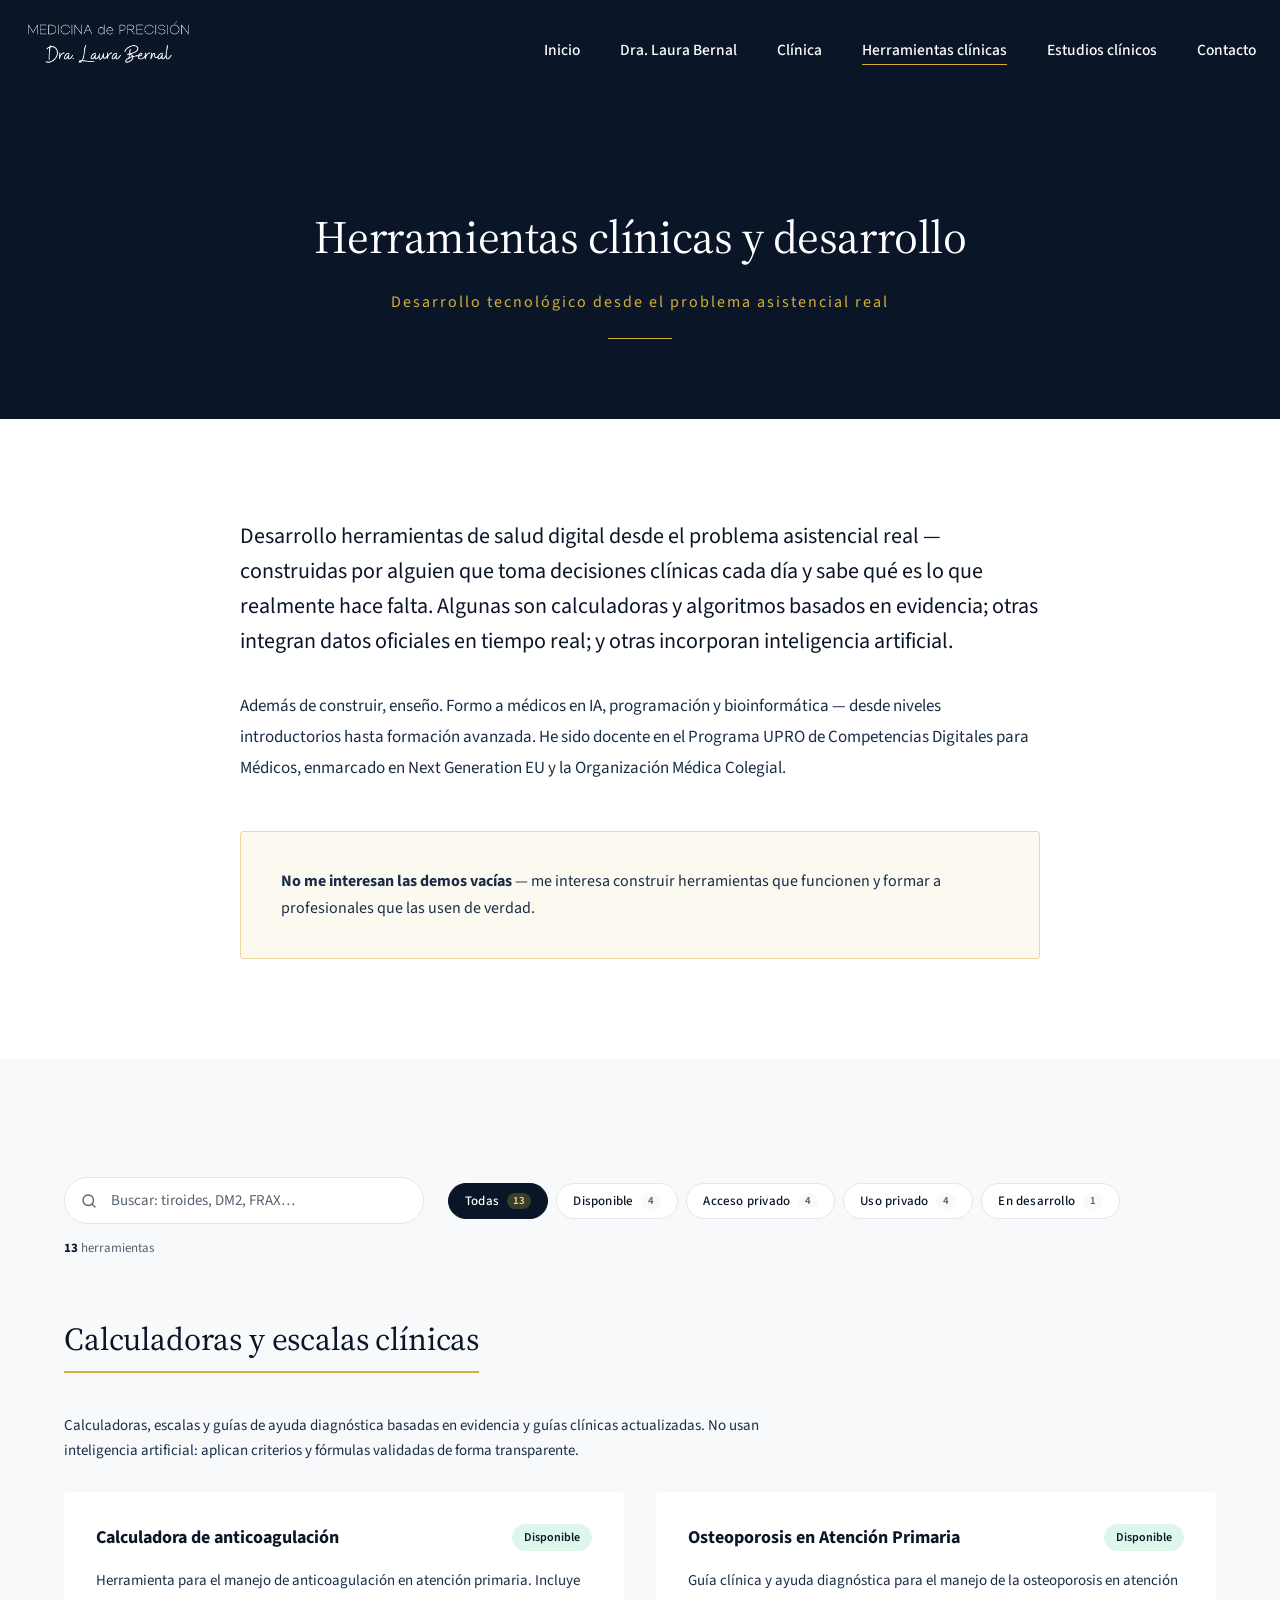
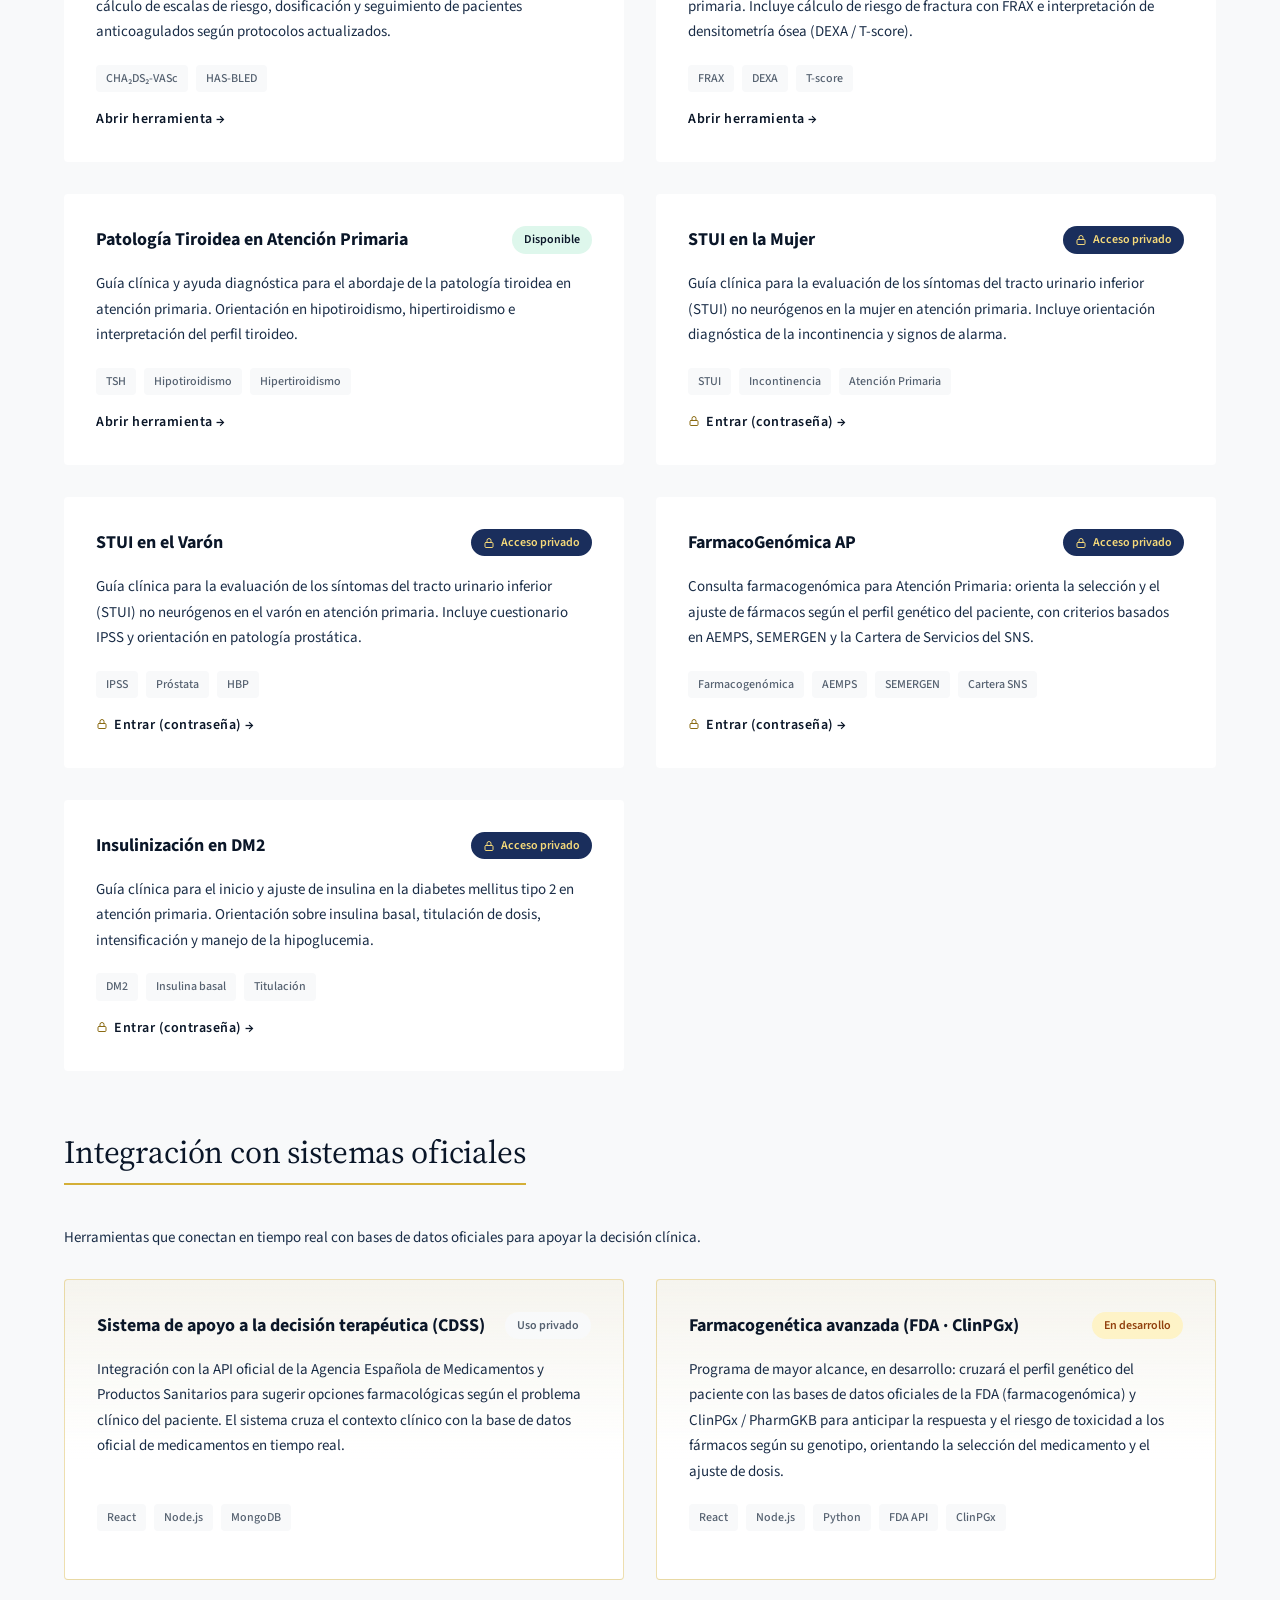
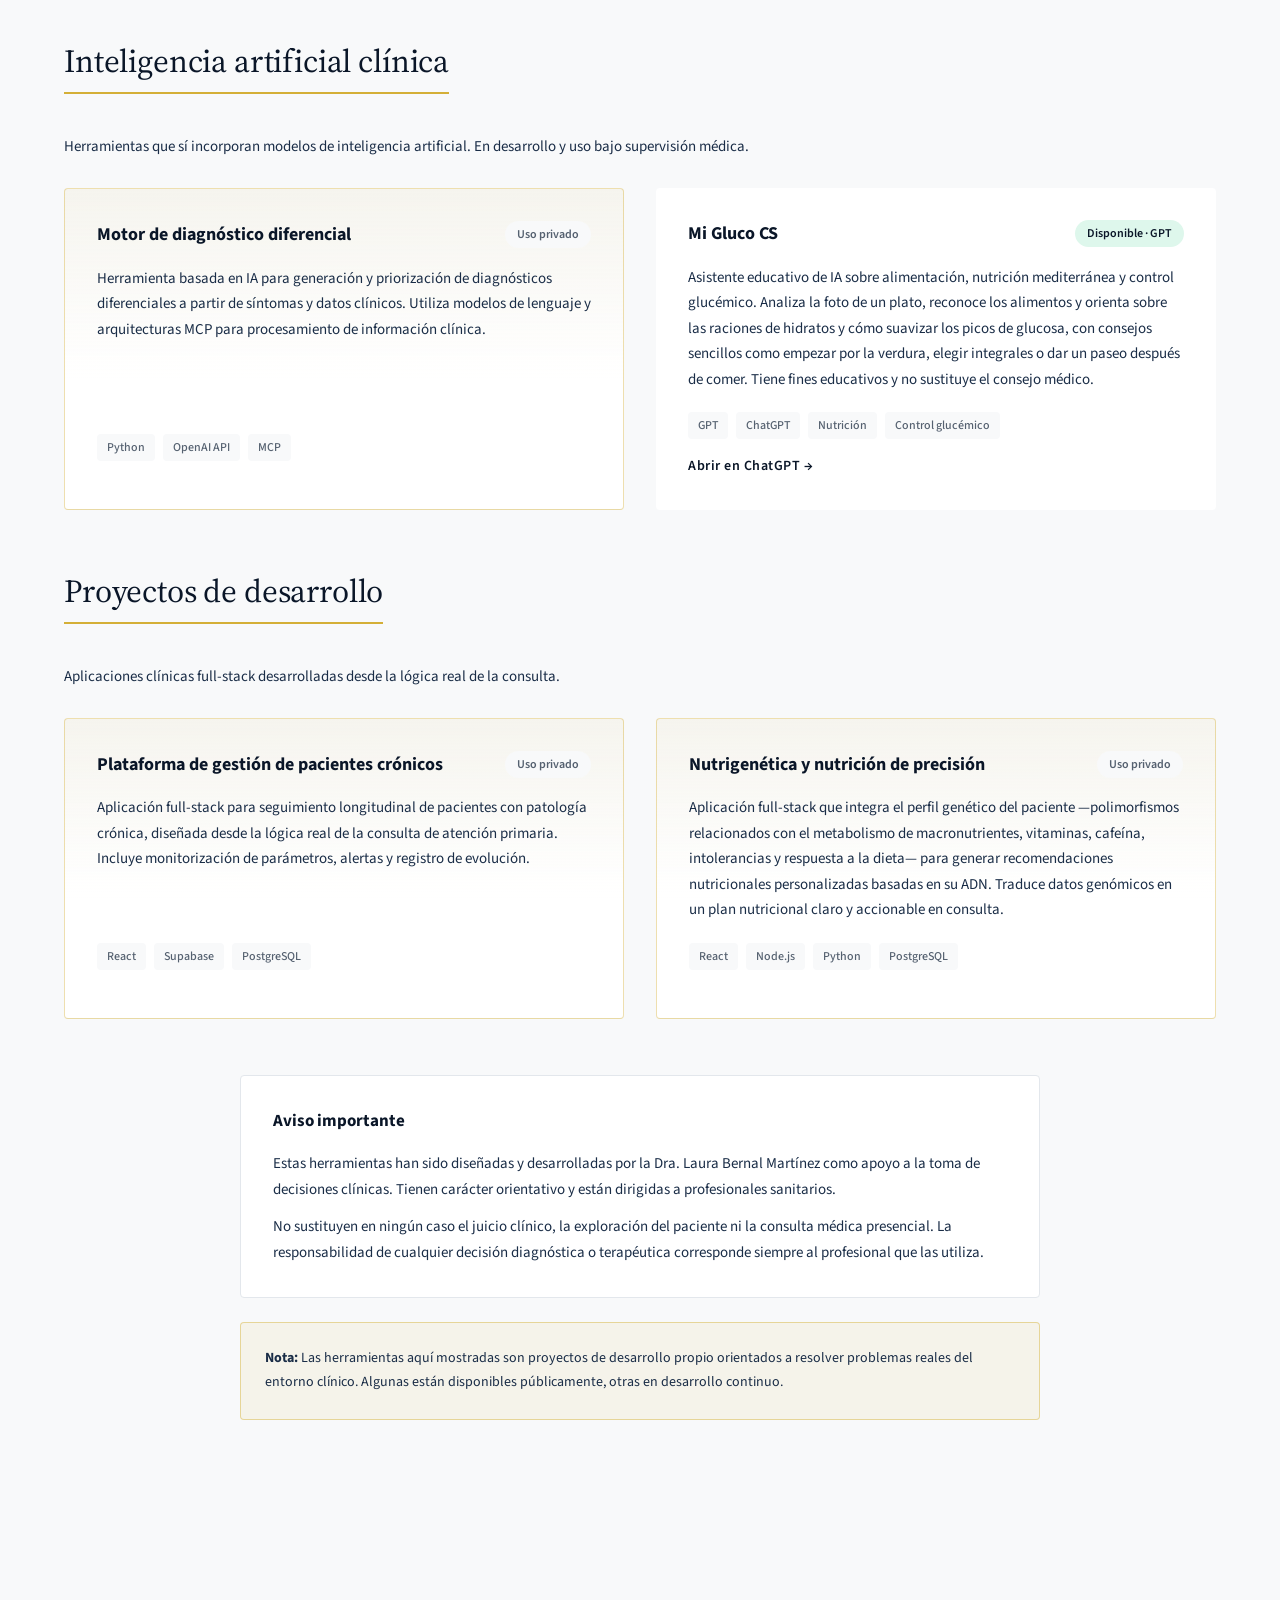
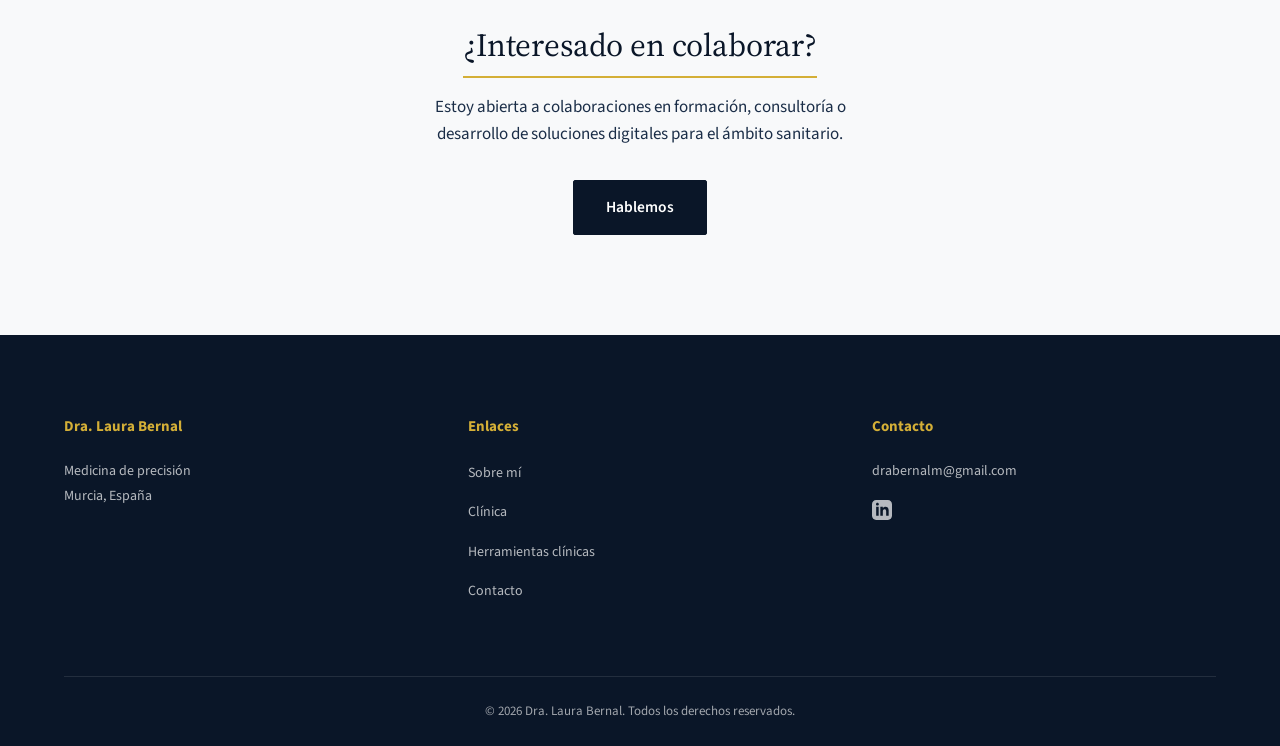
==== tools/index.html @ bb6b0327 "Web Dra. Laura Bernal: versión pulida para publicar Toda la web y las herramientas clínicas. El estu" ====
<!DOCTYPE html>
<html lang="es">
<head>
    <meta charset="UTF-8">
    <meta name="viewport" content="width=device-width, initial-scale=1.0">
    <meta name="description" content="Herramientas clínicas y de desarrollo de la Dra. Laura Bernal: calculadoras y escalas basadas en evidencia, integración de datos oficiales e inteligencia artificial clínica">
    <title>Herramientas clínicas - Dra. Laura Bernal</title>
    <link rel="stylesheet" href="../css/style.css">
    <link rel="stylesheet" href="../css/pages.css">
    <script>document.documentElement.classList.add('js');</script>
</head>
<body>
    <header class="header">
        <nav class="nav">
            <div class="nav-logo">
                <a href="../index.html" class="nav-logo-link" aria-label="Dra. Laura Bernal · Inicio"><img src="../images/logo.png" alt="Dra. Laura Bernal" class="nav-logo-img" width="2400" height="852"></a>
            </div>
            <ul class="nav-menu">
                <li><a href="../index.html">Inicio</a></li>
                <li><a href="../sobre-mi.html">Dra. Laura Bernal</a></li>
                <li><a href="../clinica.html">Clínica</a></li>
                <li><a href="index.html" class="active">Herramientas clínicas</a></li>
                <li><a href="../estudios.html">Estudios clínicos</a></li>
                <li><a href="../contacto.html">Contacto</a></li>
            </ul>
            <button class="nav-toggle" aria-label="Abrir menú" aria-expanded="false">
                <span></span>
                <span></span>
                <span></span>
            </button>
        </nav>
    </header>

    <main>
        <section class="page-hero">
            <div class="container">
                <h1>Herramientas clínicas y desarrollo</h1>
                <p class="page-subtitle">Desarrollo tecnológico desde el problema asistencial real</p>
            </div>
        </section>

        <section class="tools-intro">
            <div class="container">
                <div class="intro-content">
                    <p class="lead">Desarrollo herramientas de salud digital desde el problema asistencial real — construidas por alguien que toma decisiones clínicas cada día y sabe qué es lo que realmente hace falta. Algunas son calculadoras y algoritmos basados en evidencia; otras integran datos oficiales en tiempo real; y otras incorporan inteligencia artificial.</p>
                    
                    <p>Además de construir, enseño. Formo a médicos en IA, programación y bioinformática — desde niveles introductorios hasta formación avanzada. He sido docente en el Programa UPRO de Competencias Digitales para Médicos, enmarcado en Next Generation EU y la Organización Médica Colegial.</p>
                    
                    <div class="highlight-box">
                        <p><strong>No me interesan las demos vacías</strong> — me interesa construir herramientas que funcionen y formar a profesionales que las usen de verdad.</p>
                    </div>
                </div>
            </div>
        </section>

        <section class="tools-list">
            <div class="container">
                <div class="tools-toolbar" role="search" data-tools-toolbar>
                    <div class="tools-search">
                        <svg class="tools-search-icon" aria-hidden="true" width="18" height="18" viewBox="0 0 24 24" fill="none" stroke="currentColor" stroke-width="1.75" stroke-linecap="round" stroke-linejoin="round"><circle cx="11" cy="11" r="7"/><path d="m20 20-3.5-3.5"/></svg>
                        <label for="toolSearch" class="visually-hidden">Buscar herramienta</label>
                        <input type="search" id="toolSearch" placeholder="Buscar: tiroides, DM2, FRAX…" autocomplete="off" spellcheck="false">
                        <button type="button" class="tools-search-clear" aria-label="Borrar búsqueda" hidden>
                            <svg aria-hidden="true" width="14" height="14" viewBox="0 0 24 24" fill="none" stroke="currentColor" stroke-width="2" stroke-linecap="round"><path d="M18 6 6 18M6 6l12 12"/></svg>
                        </button>
                    </div>
                    <div class="tools-filters" role="group" aria-label="Filtrar por estado">
                        <button type="button" class="tools-filter" data-filter="todas" aria-pressed="true">Todas <span class="tools-filter-n"></span></button>
                        <button type="button" class="tools-filter" data-filter="disponible" aria-pressed="false">Disponible <span class="tools-filter-n"></span></button>
                        <button type="button" class="tools-filter" data-filter="privado" aria-pressed="false">Acceso privado <span class="tools-filter-n"></span></button>
                        <button type="button" class="tools-filter" data-filter="uso-privado" aria-pressed="false">Uso privado <span class="tools-filter-n"></span></button>
                        <button type="button" class="tools-filter" data-filter="desarrollo" aria-pressed="false">En desarrollo <span class="tools-filter-n"></span></button>
                    </div>
                    <p class="tools-count" aria-live="polite"></p>
                </div>

                <div class="tools-empty" hidden>
                    <p>No hay herramientas que coincidan con tu búsqueda.</p>
                    <button type="button" class="btn btn-secondary" data-tools-reset>Ver todas</button>
                </div>

                <div class="tools-section">
                    <h2 class="section-heading">Calculadoras y escalas clínicas</h2>
                    <p class="tools-section-desc">Calculadoras, escalas y guías de ayuda diagnóstica basadas en evidencia y guías clínicas actualizadas. No usan inteligencia artificial: aplican criterios y fórmulas validadas de forma transparente.</p>

                    <div class="tools-grid">
                        <div class="tool-card tool-card--link">
                            <div class="tool-header">
                                <h3>Calculadora de anticoagulación</h3>
                                <span class="tool-badge tool-badge-available">Disponible</span>
                            </div>
                            <p>Herramienta para el manejo de anticoagulación en atención primaria. Incluye cálculo de escalas de riesgo, dosificación y seguimiento de pacientes anticoagulados según protocolos actualizados.</p>
                            <div class="tool-tech">
                                <span>CHA₂DS₂-VASc</span>
                                <span>HAS-BLED</span>
                            </div>
                            <a href="anticoagulacion.html" class="tool-link" target="_blank">Abrir herramienta →</a>
                        </div>

                        <div class="tool-card tool-card--link">
                            <div class="tool-header">
                                <h3>Osteoporosis en Atención Primaria</h3>
                                <span class="tool-badge tool-badge-available">Disponible</span>
                            </div>
                            <p>Guía clínica y ayuda diagnóstica para el manejo de la osteoporosis en atención primaria. Incluye cálculo de riesgo de fractura con FRAX e interpretación de densitometría ósea (DEXA / T-score).</p>
                            <div class="tool-tech">
                                <span>FRAX</span>
                                <span>DEXA</span>
                                <span>T-score</span>
                            </div>
                            <a href="osteoporosis.html" class="tool-link" target="_blank">Abrir herramienta →</a>
                        </div>

                        <div class="tool-card tool-card--link">
                            <div class="tool-header">
                                <h3>Patología Tiroidea en Atención Primaria</h3>
                                <span class="tool-badge tool-badge-available">Disponible</span>
                            </div>
                            <p>Guía clínica y ayuda diagnóstica para el abordaje de la patología tiroidea en atención primaria. Orientación en hipotiroidismo, hipertiroidismo e interpretación del perfil tiroideo.</p>
                            <div class="tool-tech">
                                <span>TSH</span>
                                <span>Hipotiroidismo</span>
                                <span>Hipertiroidismo</span>
                            </div>
                            <a href="tiroides.html" class="tool-link" target="_blank">Abrir herramienta →</a>
                        </div>

                        <div class="tool-card tool-card--link">
                            <div class="tool-header">
                                <h3>STUI en la Mujer</h3>
                                <span class="tool-badge tool-badge-private"><svg class="icon-lock" aria-hidden="true" width="12" height="12" viewBox="0 0 24 24" fill="none" stroke="currentColor" stroke-width="2" stroke-linecap="round" stroke-linejoin="round"><rect x="4" y="11" width="16" height="10" rx="2"/><path d="M8 11V7a4 4 0 0 1 8 0v4"/></svg>Acceso privado</span>
                            </div>
                            <p>Guía clínica para la evaluación de los síntomas del tracto urinario inferior (STUI) no neurógenos en la mujer en atención primaria. Incluye orientación diagnóstica de la incontinencia y signos de alarma.</p>
                            <div class="tool-tech">
                                <span>STUI</span>
                                <span>Incontinencia</span>
                                <span>Atención Primaria</span>
                            </div>
                            <a href="stuimujer.html" class="tool-link" target="_blank"><svg class="icon-lock" aria-hidden="true" width="12" height="12" viewBox="0 0 24 24" fill="none" stroke="currentColor" stroke-width="2" stroke-linecap="round" stroke-linejoin="round"><rect x="4" y="11" width="16" height="10" rx="2"/><path d="M8 11V7a4 4 0 0 1 8 0v4"/></svg>Entrar (contraseña) →</a>
                        </div>

                        <div class="tool-card tool-card--link">
                            <div class="tool-header">
                                <h3>STUI en el Varón</h3>
                                <span class="tool-badge tool-badge-private"><svg class="icon-lock" aria-hidden="true" width="12" height="12" viewBox="0 0 24 24" fill="none" stroke="currentColor" stroke-width="2" stroke-linecap="round" stroke-linejoin="round"><rect x="4" y="11" width="16" height="10" rx="2"/><path d="M8 11V7a4 4 0 0 1 8 0v4"/></svg>Acceso privado</span>
                            </div>
                            <p>Guía clínica para la evaluación de los síntomas del tracto urinario inferior (STUI) no neurógenos en el varón en atención primaria. Incluye cuestionario IPSS y orientación en patología prostática.</p>
                            <div class="tool-tech">
                                <span>IPSS</span>
                                <span>Próstata</span>
                                <span>HBP</span>
                            </div>
                            <a href="stuihombre.html" class="tool-link" target="_blank"><svg class="icon-lock" aria-hidden="true" width="12" height="12" viewBox="0 0 24 24" fill="none" stroke="currentColor" stroke-width="2" stroke-linecap="round" stroke-linejoin="round"><rect x="4" y="11" width="16" height="10" rx="2"/><path d="M8 11V7a4 4 0 0 1 8 0v4"/></svg>Entrar (contraseña) →</a>
                        </div>

                        <div class="tool-card tool-card--link">
                            <div class="tool-header">
                                <h3>FarmacoGenómica AP</h3>
                                <span class="tool-badge tool-badge-private"><svg class="icon-lock" aria-hidden="true" width="12" height="12" viewBox="0 0 24 24" fill="none" stroke="currentColor" stroke-width="2" stroke-linecap="round" stroke-linejoin="round"><rect x="4" y="11" width="16" height="10" rx="2"/><path d="M8 11V7a4 4 0 0 1 8 0v4"/></svg>Acceso privado</span>
                            </div>
                            <p>Consulta farmacogenómica para Atención Primaria: orienta la selección y el ajuste de fármacos según el perfil genético del paciente, con criterios basados en AEMPS, SEMERGEN y la Cartera de Servicios del SNS.</p>
                            <div class="tool-tech">
                                <span>Farmacogenómica</span>
                                <span>AEMPS</span>
                                <span>SEMERGEN</span>
                                <span>Cartera SNS</span>
                            </div>
                            <a href="farmacogenomica.html" class="tool-link" target="_blank"><svg class="icon-lock" aria-hidden="true" width="12" height="12" viewBox="0 0 24 24" fill="none" stroke="currentColor" stroke-width="2" stroke-linecap="round" stroke-linejoin="round"><rect x="4" y="11" width="16" height="10" rx="2"/><path d="M8 11V7a4 4 0 0 1 8 0v4"/></svg>Entrar (contraseña) →</a>
                        </div>

                        <div class="tool-card tool-card--link">
                            <div class="tool-header">
                                <h3>Insulinización en DM2</h3>
                                <span class="tool-badge tool-badge-private"><svg class="icon-lock" aria-hidden="true" width="12" height="12" viewBox="0 0 24 24" fill="none" stroke="currentColor" stroke-width="2" stroke-linecap="round" stroke-linejoin="round"><rect x="4" y="11" width="16" height="10" rx="2"/><path d="M8 11V7a4 4 0 0 1 8 0v4"/></svg>Acceso privado</span>
                            </div>
                            <p>Guía clínica para el inicio y ajuste de insulina en la diabetes mellitus tipo 2 en atención primaria. Orientación sobre insulina basal, titulación de dosis, intensificación y manejo de la hipoglucemia.</p>
                            <div class="tool-tech">
                                <span>DM2</span>
                                <span>Insulina basal</span>
                                <span>Titulación</span>
                            </div>
                            <a href="insulinizacion.html" class="tool-link" target="_blank"><svg class="icon-lock" aria-hidden="true" width="12" height="12" viewBox="0 0 24 24" fill="none" stroke="currentColor" stroke-width="2" stroke-linecap="round" stroke-linejoin="round"><rect x="4" y="11" width="16" height="10" rx="2"/><path d="M8 11V7a4 4 0 0 1 8 0v4"/></svg>Entrar (contraseña) →</a>
                        </div>
                    </div>
                </div>

                <div class="tools-section">
                    <h2 class="section-heading">Integración con sistemas oficiales</h2>
                    <p class="tools-section-desc">Herramientas que conectan en tiempo real con bases de datos oficiales para apoyar la decisión clínica.</p>

                    <div class="tools-grid">
                        <div class="tool-card tool-card--dev">
                            <div class="tool-header">
                                <h3>Sistema de apoyo a la decisión terapéutica (CDSS)</h3>
                                <span class="tool-badge">Uso privado</span>
                            </div>
                            <p>Integración con la API oficial de la Agencia Española de Medicamentos y Productos Sanitarios para sugerir opciones farmacológicas según el problema clínico del paciente. El sistema cruza el contexto clínico con la base de datos oficial de medicamentos en tiempo real.</p>
                            <div class="tool-tech">
                                <span>React</span>
                                <span>Node.js</span>
                                <span>MongoDB</span>
                            </div>
                        </div>

                        <div class="tool-card tool-card--dev">
                            <div class="tool-header">
                                <h3>Farmacogenética avanzada (FDA · ClinPGx)</h3>
                                <span class="tool-badge tool-badge-dev">En desarrollo</span>
                            </div>
                            <p>Programa de mayor alcance, en desarrollo: cruzará el perfil genético del paciente con las bases de datos oficiales de la FDA (farmacogenómica) y ClinPGx / PharmGKB para anticipar la respuesta y el riesgo de toxicidad a los fármacos según su genotipo, orientando la selección del medicamento y el ajuste de dosis.</p>
                            <div class="tool-tech">
                                <span>React</span>
                                <span>Node.js</span>
                                <span>Python</span>
                                <span>FDA API</span>
                                <span>ClinPGx</span>
                            </div>
                        </div>
                    </div>
                </div>

                <div class="tools-section">
                    <h2 class="section-heading">Inteligencia artificial clínica</h2>
                    <p class="tools-section-desc">Herramientas que sí incorporan modelos de inteligencia artificial. En desarrollo y uso bajo supervisión médica.</p>

                    <div class="tools-grid">
                        <div class="tool-card tool-card--dev">
                            <div class="tool-header">
                                <h3>Motor de diagnóstico diferencial</h3>
                                <span class="tool-badge">Uso privado</span>
                            </div>
                            <p>Herramienta basada en IA para generación y priorización de diagnósticos diferenciales a partir de síntomas y datos clínicos. Utiliza modelos de lenguaje y arquitecturas MCP para procesamiento de información clínica.</p>
                            <div class="tool-tech">
                                <span>Python</span>
                                <span>OpenAI API</span>
                                <span>MCP</span>
                            </div>
                        </div>

                        <div class="tool-card tool-card--link">
                            <div class="tool-header">
                                <h3>Mi Gluco CS</h3>
                                <span class="tool-badge tool-badge-available">Disponible · GPT</span>
                            </div>
                            <p>Asistente educativo de IA sobre alimentación, nutrición mediterránea y control glucémico. Analiza la foto de un plato, reconoce los alimentos y orienta sobre las raciones de hidratos y cómo suavizar los picos de glucosa, con consejos sencillos como empezar por la verdura, elegir integrales o dar un paseo después de comer. Tiene fines educativos y no sustituye el consejo médico.</p>
                            <div class="tool-tech">
                                <span>GPT</span>
                                <span>ChatGPT</span>
                                <span>Nutrición</span>
                                <span>Control glucémico</span>
                            </div>
                            <a href="https://chatgpt.com/g/g-691b1bd6690c81919d534613531513f7-mi-gluco-cs" class="tool-link" target="_blank" rel="noopener">Abrir en ChatGPT →</a>
                        </div>
                    </div>
                </div>

                <div class="tools-section">
                    <h2 class="section-heading">Proyectos de desarrollo</h2>
                    <p class="tools-section-desc">Aplicaciones clínicas full-stack desarrolladas desde la lógica real de la consulta.</p>

                    <div class="tools-grid">
                        <div class="tool-card tool-card--dev">
                            <div class="tool-header">
                                <h3>Plataforma de gestión de pacientes crónicos</h3>
                                <span class="tool-badge">Uso privado</span>
                            </div>
                            <p>Aplicación full-stack para seguimiento longitudinal de pacientes con patología crónica, diseñada desde la lógica real de la consulta de atención primaria. Incluye monitorización de parámetros, alertas y registro de evolución.</p>
                            <div class="tool-tech">
                                <span>React</span>
                                <span>Supabase</span>
                                <span>PostgreSQL</span>
                            </div>
                        </div>

                        <div class="tool-card tool-card--dev">
                            <div class="tool-header">
                                <h3>Nutrigenética y nutrición de precisión</h3>
                                <span class="tool-badge">Uso privado</span>
                            </div>
                            <p>Aplicación full-stack que integra el perfil genético del paciente —polimorfismos relacionados con el metabolismo de macronutrientes, vitaminas, cafeína, intolerancias y respuesta a la dieta— para generar recomendaciones nutricionales personalizadas basadas en su ADN. Traduce datos genómicos en un plan nutricional claro y accionable en consulta.</p>
                            <div class="tool-tech">
                                <span>React</span>
                                <span>Node.js</span>
                                <span>Python</span>
                                <span>PostgreSQL</span>
                            </div>
                        </div>
                    </div>
                </div>
                
                <div class="tools-disclaimer">
                    <h3>Aviso importante</h3>
                    <p>Estas herramientas han sido diseñadas y desarrolladas por la Dra. Laura Bernal Martínez como apoyo a la toma de decisiones clínicas. Tienen carácter orientativo y están dirigidas a profesionales sanitarios.</p>
                    <p>No sustituyen en ningún caso el juicio clínico, la exploración del paciente ni la consulta médica presencial. La responsabilidad de cualquier decisión diagnóstica o terapéutica corresponde siempre al profesional que las utiliza.</p>
                </div>

                <div class="tools-note">
                    <p><strong>Nota:</strong> Las herramientas aquí mostradas son proyectos de desarrollo propio orientados a resolver problemas reales del entorno clínico. Algunas están disponibles públicamente, otras en desarrollo continuo.</p>
                </div>
            </div>
        </section>

        <section class="cta-section">
            <div class="container">
                <h2>¿Interesado en colaborar?</h2>
                <p>Estoy abierta a colaboraciones en formación, consultoría o desarrollo de soluciones digitales para el ámbito sanitario.</p>
                <a href="../contacto.html" class="btn btn-primary">Hablemos</a>
            </div>
        </section>
    </main>

    <footer class="footer">
        <div class="container">
            <div class="footer-content">
                <div class="footer-section">
                    <h4>Dra. Laura Bernal</h4>
                    <p>Medicina de precisión<br>Murcia, España</p>
                </div>
                <div class="footer-section">
                    <h4>Enlaces</h4>
                    <ul>
                        <li><a href="../sobre-mi.html">Sobre mí</a></li>
                        <li><a href="../clinica.html">Clínica</a></li>
                        <li><a href="index.html">Herramientas clínicas</a></li>
                        <li><a href="../contacto.html">Contacto</a></li>
                    </ul>
                </div>
                <div class="footer-section">
                    <h4>Contacto</h4>
                    <p>
                        <a href="mailto:drabernalm@gmail.com">drabernalm@gmail.com</a>
                    </p>
                    <div class="footer-social">
                        <a href="https://www.linkedin.com/in/laura-bernal-4a9760118/" target="_blank" rel="noopener" aria-label="LinkedIn">
                            <svg xmlns="http://www.w3.org/2000/svg" width="20" height="20" viewBox="0 0 24 24" fill="currentColor">
                                <path d="M19 0h-14c-2.761 0-5 2.239-5 5v14c0 2.761 2.239 5 5 5h14c2.762 0 5-2.239 5-5v-14c0-2.761-2.238-5-5-5zm-11 19h-3v-11h3v11zm-1.5-12.268c-.966 0-1.75-.79-1.75-1.764s.784-1.764 1.75-1.764 1.75.79 1.75 1.764-.783 1.764-1.75 1.764zm13.5 12.268h-3v-5.604c0-3.368-4-3.113-4 0v5.604h-3v-11h3v1.765c1.396-2.586 7-2.777 7 2.476v6.759z"/>
                            </svg>
                        </a>
                    </div>
                </div>
            </div>
            <div class="footer-bottom">
                <p>&copy; 2026 Dra. Laura Bernal. Todos los derechos reservados.</p>
            </div>
        </div>
    </footer>

    <script src="../js/main.js"></script>
</body>
</html>
---- css/style.css ----
/* Reset y fuentes */
@import url('https://fonts.googleapis.com/css2?family=Source+Serif+4:ital,opsz,wght@0,8..60,300;0,8..60,400;0,8..60,500;0,8..60,600;1,8..60,300;1,8..60,400&family=Source+Sans+3:wght@400;500;600;700&display=swap');

* {
    margin: 0;
    padding: 0;
    box-sizing: border-box;
}

:root {
    --color-dark: #0a1628;
    --color-dark-light: #1a2d47;
    --color-accent: #d4af37;
    --color-white: #ffffff;
    --color-gray-light: #f8f9fa;
    --color-gray: #8b95a1;
    /* Texto secundario sobre fondo claro (contraste AA >= 4.5:1) */
    --color-text-muted: #556170;
    /* Dorado legible como texto sobre fondo claro */
    --color-accent-ink: #8a6a12;
    --color-line: #e3e7ec;
    --focus-ring: 0 0 0 3px rgba(212, 175, 55, 0.55);
    --font-serif: 'Source Serif 4', Georgia, serif;
    --font-sans: 'Source Sans 3', system-ui, sans-serif;
}

html {
    scroll-padding-top: 100px;
}

body {
    font-family: var(--font-sans);
    color: var(--color-dark);
    background: var(--color-white);
    line-height: 1.6;
    font-size: 16px;
    -webkit-font-smoothing: antialiased;
    text-rendering: optimizeLegibility;
}

h1, h2, h3, h4 {
    text-wrap: balance;
}

p, li {
    text-wrap: pretty;
}

::selection {
    background: rgba(212, 175, 55, 0.35);
    color: var(--color-dark);
}

a:focus-visible,
button:focus-visible,
input:focus-visible,
textarea:focus-visible,
select:focus-visible {
    outline: 2px solid var(--color-accent);
    outline-offset: 3px;
}

img {
    max-width: 100%;
    height: auto;
}

.container {
    max-width: 1200px;
    margin: 0 auto;
    padding: 0 24px;
}

/* Header y navegación */
.header {
    background: var(--color-dark);
    position: sticky;
    top: 0;
    z-index: 100;
    box-shadow: 0 2px 8px rgba(0,0,0,0.1);
}

.nav {
    display: flex;
    justify-content: space-between;
    align-items: center;
    padding: 16px 24px;
    max-width: 1400px;
    margin: 0 auto;
}

.nav-logo img {
    height: 60px;
    width: auto;
}

.nav-logo-link {
    display: inline-flex;
    border-radius: 2px;
}

.nav-logo-img {
    height: 60px;
    width: auto;
    display: block;
}

.logo-text {
    font-family: var(--font-serif);
    font-size: 22px;
    font-weight: 500;
    color: var(--color-white);
    text-decoration: none;
    letter-spacing: 0.5px;
    transition: color 0.3s;
}

.logo-text:hover {
    color: var(--color-accent);
}

.nav-menu {
    display: flex;
    list-style: none;
    gap: 40px;
    align-items: center;
}

.nav-menu a {
    color: var(--color-white);
    text-decoration: none;
    font-size: 14px;
    font-weight: 500;
    letter-spacing: 0.5px;
    text-transform: uppercase;
    transition: color 0.3s;
    position: relative;
}

.nav-menu a::after {
    content: '';
    position: absolute;
    bottom: -4px;
    left: 0;
    width: 0;
    height: 1px;
    background: var(--color-accent);
    transition: width 0.3s;
}

.nav-menu a:hover::after,
.nav-menu a.active::after {
    width: 100%;
}

.nav-toggle {
    display: none;
    flex-direction: column;
    gap: 5px;
    background: none;
    border: none;
    cursor: pointer;
    padding: 10px;
    border-radius: 2px;
}

.nav-toggle span {
    width: 25px;
    height: 2px;
    background: var(--color-white);
    transition: all 0.3s;
}

/* Hero section */
.hero {
    background: var(--color-dark);
    min-height: 90vh;
    display: flex;
    align-items: center;
    padding: 60px 0;
    position: relative;
    overflow: hidden;
}

.hero::before {
    content: '';
    position: absolute;
    top: 0;
    left: 0;
    right: 0;
    bottom: 0;
    background: linear-gradient(135deg, rgba(212, 175, 55, 0.1) 0%, transparent 50%);
    pointer-events: none;
}

.hero-content {
    max-width: 1400px;
    margin: 0 auto;
    padding: 0 24px;
    display: grid;
    grid-template-columns: 1fr 1fr;
    gap: 80px;
    align-items: center;
}

.hero-content.hero-centered {
    display: flex;
    justify-content: center;
    align-items: center;
    text-align: center;
}

.hero-image img {
    width: 100%;
    height: auto;
    border-radius: 4px;
}

.hero-text {
    color: var(--color-white);
}

.hero-centered .hero-text {
    max-width: 800px;
}

.hero-title-main {
    display: block;
    font-family: var(--font-serif);
    font-size: 72px;
    font-weight: 300;
    line-height: 1.1;
    letter-spacing: -1px;
}

.hero-title-main:nth-child(2),
.hero-title-main:nth-child(3) {
    font-style: italic;
    font-weight: 400;
}

.hero-subtitle {
    margin-top: 24px;
    font-size: 15px;
    letter-spacing: 2px;
    color: var(--color-accent);
    font-weight: 400;
    text-wrap: balance;
}

/* Bio section */
.bio {
    padding: 120px 0;
    background: var(--color-white);
}

.bio-content {
    max-width: 800px;
    margin: 0 auto 48px;
}

.bio-content p {
    font-size: 18px;
    line-height: 1.8;
    color: var(--color-dark-light);
    margin-bottom: 24px;
}

.bio-cta {
    display: flex;
    gap: 20px;
    justify-content: center;
    flex-wrap: wrap;
}

/* Botones */
.btn {
    display: inline-block;
    padding: 14px 32px;
    text-decoration: none;
    font-size: 14px;
    font-weight: 600;
    letter-spacing: 0.5px;
    text-transform: uppercase;
    border-radius: 2px;
    transition: all 0.3s;
    border: 1px solid;
    cursor: pointer;
    font-family: var(--font-sans);
    text-align: center;
}

.btn-primary {
    background: var(--color-dark);
    color: var(--color-white);
    border-color: var(--color-dark);
}

.btn-primary:hover {
    background: var(--color-dark-light);
    border-color: var(--color-dark-light);
}

.btn-secondary {
    background: transparent;
    color: var(--color-dark);
    border-color: var(--color-dark);
}

.btn-secondary:hover {
    background: var(--color-dark);
    color: var(--color-white);
}

/* Áreas de trabajo */
.areas {
    padding: 120px 0;
    background: var(--color-gray-light);
}

.section-title {
    font-family: var(--font-serif);
    font-size: 48px;
    font-weight: 400;
    text-align: center;
    margin-bottom: 80px;
    color: var(--color-dark);
}

.areas-grid {
    display: grid;
    grid-template-columns: repeat(3, 1fr);
    gap: 40px;
}

.area-card {
    background: var(--color-white);
    padding: 48px 36px 40px;
    border-radius: 4px;
    border: 1px solid var(--color-line);
    display: flex;
    flex-direction: column;
    position: relative;
    transition: transform 0.35s cubic-bezier(0.16, 1, 0.3, 1), box-shadow 0.35s cubic-bezier(0.16, 1, 0.3, 1), border-color 0.35s;
}

.area-card:hover {
    transform: translateY(-6px);
    box-shadow: 0 18px 36px -12px rgba(10, 22, 40, 0.18);
    border-color: transparent;
}

/* Toda la tarjeta es clicable */
.area-card .area-link::after {
    content: "";
    position: absolute;
    inset: 0;
}

.area-card:focus-within {
    box-shadow: var(--focus-ring);
}

.area-icon {
    color: var(--color-accent);
    margin-bottom: 24px;
}

.area-card h3 {
    font-family: var(--font-serif);
    font-size: 28px;
    font-weight: 500;
    margin-bottom: 16px;
    color: var(--color-dark);
}

.area-card p {
    font-size: 15px;
    line-height: 1.7;
    color: var(--color-text-muted);
    margin-bottom: 28px;
    flex: 1;
}

.area-link {
    color: var(--color-dark);
    text-decoration: none;
    font-weight: 600;
    font-size: 14px;
    letter-spacing: 0.5px;
    transition: color 0.3s;
}

.area-link:hover,
.area-card:hover .area-link {
    color: var(--color-accent-ink);
}

.area-link:focus-visible {
    outline: none;
}

/* Footer */
.footer {
    background: var(--color-dark);
    color: var(--color-white);
    padding: 80px 0 24px;
}

.footer-content {
    display: grid;
    grid-template-columns: repeat(3, 1fr);
    gap: 60px;
    margin-bottom: 60px;
}

.footer-section h4 {
    font-family: var(--font-serif);
    font-size: 20px;
    font-weight: 500;
    margin-bottom: 20px;
    color: var(--color-accent);
}

.footer-section p,
.footer-section a {
    color: rgba(255,255,255,0.7);
    font-size: 14px;
    line-height: 1.8;
}

.footer-section a {
    text-decoration: none;
    transition: color 0.3s;
}

.footer-section a:hover {
    color: var(--color-white);
}

.footer-section ul {
    list-style: none;
}

.footer-section ul li {
    margin-bottom: 12px;
}

.footer-social {
    margin-top: 16px;
}

.footer-social a {
    display: inline-block;
    color: rgba(255,255,255,0.7);
    transition: color 0.3s;
}

.footer-social a:hover {
    color: var(--color-accent);
}

.footer-bottom {
    text-align: center;
    padding-top: 24px;
    border-top: 1px solid rgba(255,255,255,0.1);
}

.footer-bottom p {
    color: rgba(255,255,255,0.62);
    font-size: 13px;
}

/* Responsive */
@media (max-width: 1024px) {
    .hero-content {
        gap: 40px;
    }
    
    .hero-title-main {
        font-size: 56px;
    }
    
    .areas-grid {
        grid-template-columns: 1fr;
        gap: 32px;
    }
    
    .footer-content {
        grid-template-columns: 1fr;
        gap: 40px;
    }
}


/* Menú hamburguesa también en tablet: 6 enlaces no caben en una línea por debajo de 1100px */
@media (max-width: 1100px) {
    .nav-menu {
        position: fixed;
        top: var(--header-h, 92px);
        left: 0;
        right: 0;
        background: var(--color-dark);
        flex-direction: column;
        align-items: flex-start;
        padding: 12px 24px 28px;
        gap: 4px;
        transform: translateY(-8px);
        opacity: 0;
        visibility: hidden;
        transition: transform 0.35s cubic-bezier(0.16, 1, 0.3, 1), opacity 0.25s ease, visibility 0s linear 0.35s;
        box-shadow: 0 18px 30px -18px rgba(0,0,0,0.6);
        z-index: 999;
    }

    .nav-menu li {
        width: 100%;
        border-bottom: 1px solid rgba(255,255,255,0.08);
    }

    .nav-menu li:last-child {
        border-bottom: 0;
    }

    .nav-menu a {
        display: block;
        padding: 14px 0;
        font-size: 15px;
    }

    .nav-menu a::after {
        bottom: 8px;
    }

    .nav-menu.nav-menu-active {
        transform: none;
        opacity: 1;
        visibility: visible;
        transition: transform 0.35s cubic-bezier(0.16, 1, 0.3, 1), opacity 0.25s ease, visibility 0s;
    }

    .nav-toggle {
        display: flex;
    }

    .nav-toggle span {
        transform-origin: center;
    }

    .nav-toggle.nav-toggle-active span:nth-child(1) {
        transform: translateY(7px) rotate(45deg);
    }

    .nav-toggle.nav-toggle-active span:nth-child(2) {
        opacity: 0;
    }

    .nav-toggle.nav-toggle-active span:nth-child(3) {
        transform: translateY(-7px) rotate(-45deg);
    }
}

@media (max-width: 768px) {
    .hero-content {
        grid-template-columns: 1fr;
        gap: 48px;
    }
    
    .hero-title-main {
        font-size: 48px;
    }
    
    .bio {
        padding: 80px 0;
    }
    
    .areas {
        padding: 80px 0;
    }
    
    .section-title {
        font-size: 36px;
        margin-bottom: 48px;
    }

    .hero {
        min-height: 72vh;
    }

    .hero-subtitle {
        letter-spacing: 1.2px;
        line-height: 1.8;
    }

    .bio-content p {
        font-size: 17px;
    }

    .bio-cta {
        flex-direction: column;
        align-items: stretch;
        gap: 12px;
    }

    .bio-cta .btn {
        width: 100%;
    }

    .area-card {
        padding: 36px 28px 32px;
    }

    .nav-logo-img {
        height: 48px;
    }
}

@media (prefers-reduced-motion: reduce) {
    *, *::before, *::after {
        transition-duration: 0.01ms !important;
        animation-duration: 0.01ms !important;
        scroll-behavior: auto !important;
    }
}

/* =========================================================
   PORTADA · movimiento de la letra
   Idea: "medicina de precisión" → el texto entra desenfocado
   y se enfoca letra a letra, como un objetivo que ajusta.
   ========================================================= */
:root {
    --ease-out: cubic-bezier(0.16, 1, 0.3, 1);
    --header-h: 92px;
}

/* Letras partidas por JS */
.char-word {
    display: inline-block;
    white-space: nowrap;
}

.char {
    display: inline-block;
    will-change: transform, opacity, filter;
}

.js .hero .char,
.js .page-hero h1 .char {
    opacity: 0;
    filter: blur(14px);
    transform: translateY(0.35em) scale(1.08);
    animation: letra-enfoca 1.1s var(--ease-out) forwards;
    animation-delay: calc(var(--d, 0) * 1ms);
}

@keyframes letra-enfoca {
    60% {
        opacity: 1;
    }
    to {
        opacity: 1;
        filter: blur(0);
        transform: none;
    }
}

/* El subtítulo dorado se cierra (tracking) mientras aparece */
.js .hero-subtitle,
.js .page-subtitle {
    opacity: 0;
    letter-spacing: 7px;
    animation: subtitulo-cierra 1.4s var(--ease-out) forwards;
    animation-delay: var(--sub-delay, 1300ms);
}

@keyframes subtitulo-cierra {
    to {
        opacity: 1;
        letter-spacing: var(--sub-track, 2px);
    }
}

.js .hero.is-ready .hero-subtitle,
.js .hero.is-ready .hero-rule,
.js .page-hero.is-ready .page-subtitle,
.js .page-hero.is-ready .hero-rule {
    animation: none;
    opacity: 1;
    letter-spacing: var(--sub-track, 2px);
    transform: none;
}

/* Línea dorada que se dibuja bajo el subtítulo */
.hero-rule {
    display: block;
    width: 64px;
    height: 1px;
    margin: 28px auto 0;
    background: var(--color-accent);
    transform-origin: center;
}

.js .hero-rule {
    transform: scaleX(0);
    animation: regla-dibuja 1s var(--ease-out) forwards;
    animation-delay: calc(var(--sub-delay, 1300ms) + 500ms);
}

@keyframes regla-dibuja {
    to { transform: scaleX(1); }
}

/* Luz dorada que sigue al ratón dentro del hero */
.hero-light {
    position: absolute;
    inset: 0;
    pointer-events: none;
    background: radial-gradient(520px circle at var(--mx, 30%) var(--my, 35%),
                rgba(212, 175, 55, 0.13), transparent 62%);
    opacity: 0;
    transition: opacity 0.8s var(--ease-out);
}

.hero.is-lit .hero-light,
.page-hero.is-lit .hero-light {
    opacity: 1;
}

.hero-content,
.page-hero .container {
    position: relative;
    z-index: 1;
}

.page-hero {
    position: relative;
    overflow: hidden;
}

.page-hero .hero-rule {
    margin-top: 22px;
}

/* Cuando una letra ha terminado de enfocarse, se libera de la animación
   para poder reaccionar al ratón */
.js .hero .char.is-settled,
.js .page-hero h1 .char.is-settled {
    animation: none;
    opacity: 1;
    filter: none;
    transform: none;
}

/* Las letras del titular reaccionan suavemente al pasar el ratón */
.hero .char.is-settled,
.page-hero h1 .char.is-settled {
    transition: transform 0.6s var(--ease-out), color 0.6s var(--ease-out);
}

.hero .char.is-settled:hover,
.page-hero h1 .char.is-settled:hover {
    transform: translateY(-0.08em);
    color: #f3dc8c;
    transition-duration: 0.15s;
}

/* Indicador de scroll */
.hero-scroll {
    position: absolute;
    left: 50%;
    bottom: 36px;
    width: 1px;
    height: 56px;
    background: rgba(255, 255, 255, 0.14);
    overflow: hidden;
    transform: translateX(-50%);
    z-index: 1;
}

.hero-scroll::after {
    content: "";
    position: absolute;
    left: 0;
    top: -40%;
    width: 1px;
    height: 40%;
    background: var(--color-accent);
    animation: scroll-gota 2.4s var(--ease-out) infinite;
    animation-delay: 2.6s;
    animation-play-state: var(--hero-play, running);
}

@keyframes scroll-gota {
    0%   { top: -40%; }
    70%  { top: 100%; }
    100% { top: 100%; }
}

/* ---------- Títulos de sección: letras que suben al entrar ---------- */
.js .reveal-letters .char {
    opacity: 0;
    transform: translateY(0.5em);
    filter: blur(6px);
}

.reveal-letters.is-in .char {
    opacity: 1;
    transform: none;
    filter: blur(0);
    transition: opacity 0.7s var(--ease-out), transform 0.8s var(--ease-out), filter 0.8s var(--ease-out);
    transition-delay: calc(var(--d, 0) * 1ms);
}

/* ---------- Tarjetas: entrada en cadena (+ icono que se dibuja en la portada) ---------- */
.js .reveal-item.will-reveal {
    opacity: 0;
    transform: translateY(28px);
}

.reveal-item.is-in {
    opacity: 1;
    transform: none;
    transition: opacity 0.8s var(--ease-out), transform 0.9s var(--ease-out),
                box-shadow 0.35s var(--ease-out), border-color 0.35s;
    transition-delay: var(--reveal-delay, 0ms), var(--reveal-delay, 0ms), 0ms, 0ms;
}

.area-card.is-in:hover {
    transform: translateY(-6px);
    transition-delay: 0ms;
}

.js .area-icon svg * {
    stroke-dasharray: 1;
    stroke-dashoffset: 1;
}

.area-card.is-in .area-icon svg * {
    stroke-dashoffset: 0;
    transition: stroke-dashoffset 1.2s var(--ease-out);
    transition-delay: calc(var(--reveal-delay, 0ms) + 250ms);
}

/* Al pasar el ratón el icono se vuelve a trazar */
.area-card.is-in:hover .area-icon svg * {
    animation: icono-retrazo 0.9s var(--ease-out);
}

@keyframes icono-retrazo {
    from { stroke-dashoffset: 1; }
    to   { stroke-dashoffset: 0; }
}

/* Flecha de "Ver más →" que empuja hacia delante */
.arrow {
    display: inline-block;
    transition: transform 0.35s var(--ease-out);
}

.area-card:hover .arrow,
.tool-card--link:hover .arrow,
.area-link:focus-visible .arrow,
.tool-link:focus-visible .arrow {
    transform: translateX(5px);
}

/* ---------- Cabecera que se estrecha al bajar ---------- */
.header,
.nav,
.nav-logo-img {
    transition: padding 0.4s var(--ease-out), height 0.4s var(--ease-out),
                background-color 0.4s, box-shadow 0.4s;
}

html.is-scrolled {
    --header-h: 68px;
}

html.is-scrolled .nav {
    padding-top: 8px;
    padding-bottom: 8px;
}

html.is-scrolled .nav-logo-img {
    height: 52px;
}

html.is-scrolled .header {
    background: rgba(10, 22, 40, 0.92);
    backdrop-filter: saturate(140%) blur(10px);
    -webkit-backdrop-filter: saturate(140%) blur(10px);
    box-shadow: 0 10px 24px -16px rgba(0, 0, 0, 0.6);
}

@media (max-width: 768px) {
    :root {
        --header-h: 80px;
    }

    html.is-scrolled {
        --header-h: 64px;
    }

    html.is-scrolled .nav-logo-img {
        height: 44px;
    }

    .hero {
        --sub-track: 1.2px;
    }

    .hero-scroll {
        bottom: 24px;
        height: 44px;
    }
}

/* ---------- Movimiento reducido ---------- */
@media (prefers-reduced-motion: reduce) {
    .js .hero .char,
    .js .page-hero h1 .char,
    .js .reveal-letters .char {
        filter: none !important;
        transform: none !important;
    }

    .js .hero .char,
    .js .page-hero h1 .char,
    .js .hero-subtitle,
    .js .page-subtitle,
    .js .hero-rule {
        animation-duration: 0.4s !important;
        animation-delay: 0s !important;
    }

    .js .hero-subtitle,
    .js .page-subtitle {
        letter-spacing: 2px;
    }

    .hero-light,
    .hero-scroll::after {
        display: none;
    }

    .js .reveal-item.will-reveal {
        transform: none;
    }

    .js .reveal-photo.will-reveal {
        clip-path: none;
        transform: none;
    }
}

/* ---------- Fotos que se descubren al llegar ---------- */
.js .reveal-photo.will-reveal {
    opacity: 0;
    clip-path: inset(10% 10% 10% 10% round 4px);
    transform: scale(1.06);
}

.reveal-photo.is-in {
    opacity: 1;
    clip-path: inset(0 0 0 0 round 4px);
    transform: none;
    transition: clip-path 1.3s var(--ease-out), transform 1.5s var(--ease-out), opacity 0.6s ease;
    transition-delay: var(--reveal-delay, 0ms);
}


/* =========================================================
   UNA SOLA FAMILIA EN TODA LA WEB (Source Serif 4 + Source Sans 3)
   - Serifa solo en títulos de página y de sección.
   - Títulos de tarjetas y bloques: letra de texto en negrita.
   - Sin mayúsculas espaciadas en menú, botones ni etiquetas.
   (prefijo body para ganar a pages.css, que se carga después)
   ========================================================= */
body {
    font-size: 16.5px;
}

/* Títulos con serifa: tamaños ajustados a Source Serif (más ancha que Cormorant) */
body .hero-title-main {
    font-size: 62px;
    font-weight: 300;
    letter-spacing: -0.01em;
}

body .section-title {
    font-size: 40px;
    font-weight: 400;
    letter-spacing: -0.01em;
}

body .page-hero h1 {
    font-size: 46px;
    font-weight: 400;
    letter-spacing: -0.01em;
}

body .section-heading,
body .cta-section h2 {
    font-size: 32px;
    font-weight: 400;
    letter-spacing: -0.005em;
}

body .contact-info h2,
body .contact-form-container h2,
body .intro-subheading {
    font-size: 26px;
    font-weight: 400;
}

/* Títulos de tarjeta: letra de texto */
body .area-card h3,
body .timeline-content h3,
body .education-item h3,
body .affiliation-item h3,
body .highlight-box h3,
body .service-card h3,
body .tool-card h3,
body .tools-disclaimer h3,
body .footer-section h4 {
    font-family: var(--font-sans);
    font-weight: 700;
    letter-spacing: 0;
}

body .area-card h3 { font-size: 20px; }
body .timeline-content h3 { font-size: 19px; }
body .education-item h3,
body .affiliation-item h3 { font-size: 16.5px; }
body .highlight-box h3,
body .service-card h3,
body .tool-card h3 { font-size: 18px; }
body .tools-disclaimer h3 { font-size: 17px; }
body .footer-section h4 { font-size: 15px; }
body .tools-empty p { font-family: var(--font-sans); font-size: 20px; font-weight: 600; }

/* Sin mayúsculas espaciadas */
body .nav-menu a,
body .btn,
body .timeline-date,
body .tool-badge,
body .contact-item h3 {
    text-transform: none;
    letter-spacing: 0;
}

body .nav-menu a { font-size: 15.5px; font-weight: 500; }
body .btn { font-size: 15.5px; font-weight: 600; }
body .timeline-date { font-size: 14px; font-weight: 700; }
body .tool-badge { font-size: 12px; font-weight: 600; }
body .contact-item h3 { font-size: 14px; font-weight: 700; }

@media (max-width: 1024px) {
    body .hero-title-main { font-size: 50px; }
}

@media (max-width: 768px) {
    body .hero-title-main { font-size: 40px; }
    body .section-title { font-size: 32px; }
    body .page-hero h1 { font-size: 34px; }
    body .section-heading,
    body .cta-section h2 { font-size: 27px; }
}


/* ---------- Títulos de sección: subrayado dorado que recorre el título ---------- */
.reveal-line .tl {
    position: relative;
    display: inline-block;
    padding-bottom: 0.22em;
}

.reveal-line .tl::after {
    content: "";
    position: absolute;
    left: 0;
    right: 0;
    bottom: 0;
    height: 2px;
    background: var(--color-accent);
    transform: scaleX(0);
    transform-origin: left center;
}

.reveal-line.is-in .tl::after {
    transform: scaleX(1);
    transition: transform 1.1s cubic-bezier(0.16, 1, 0.3, 1) 0.1s;
}
---- css/pages.css ----
/* CSS adicional para páginas internas */

/* Page hero */
.page-hero {
    background: var(--color-dark);
    padding: 100px 0 80px;
    text-align: center;
}

.page-hero h1 {
    font-family: var(--font-serif);
    font-size: 56px;
    font-weight: 400;
    color: var(--color-white);
    margin-bottom: 16px;
}

.page-subtitle {
    font-size: 16px;
    letter-spacing: 2px;
    color: var(--color-accent);
    font-weight: 400;
}

/* Profile section */
.profile {
    padding: 100px 0;
}

.profile-image-section {
    text-align: center;
    margin-bottom: 60px;
}

.profile-image {
    width: 300px;
    height: 300px;
    object-fit: cover;
    object-position: center 20%;
    border-radius: 4px;
    box-shadow: 0 18px 40px -16px rgba(10, 22, 40, 0.35);
}

.profile-intro {
    max-width: 800px;
    margin: 0 auto 80px;
}

.lead {
    font-size: 22px;
    line-height: 1.6;
    font-weight: 400;
    color: var(--color-dark);
    margin-bottom: 32px;
}

.profile-intro p:not(.lead) {
    font-size: 17px;
    line-height: 1.8;
    color: var(--color-dark-light);
    margin-bottom: 20px;
}

.section-heading {
    font-family: var(--font-serif);
    font-size: 40px;
    font-weight: 400;
    margin-bottom: 48px;
    color: var(--color-dark);
}

/* Timeline */
.timeline {
    max-width: 900px;
    margin: 80px auto;
}

.timeline-item {
    display: grid;
    grid-template-columns: 200px 1fr;
    gap: 40px;
    margin-bottom: 48px;
    padding-bottom: 48px;
    border-bottom: 1px solid var(--color-line);
}

.timeline-item:last-child {
    border-bottom: none;
}

.timeline-date {
    font-family: var(--font-sans);
    font-size: 13px;
    font-weight: 600;
    color: var(--color-accent-ink);
    letter-spacing: 0.5px;
    text-transform: uppercase;
    font-variant-numeric: tabular-nums;
    padding-top: 6px;
}

.timeline-content h3 {
    font-family: var(--font-serif);
    font-size: 24px;
    font-weight: 500;
    margin-bottom: 6px;
    color: var(--color-dark);
}

.timeline-org {
    font-size: 15px;
    color: var(--color-text-muted);
    margin-bottom: 16px;
    font-weight: 500;
}

.timeline-content p {
    font-size: 15px;
    line-height: 1.7;
    color: var(--color-dark-light);
    margin-bottom: 12px;
}

.timeline-details {
    margin: 20px 0;
    padding-left: 20px;
}

.timeline-details li {
    font-size: 14px;
    line-height: 1.7;
    color: var(--color-dark-light);
    margin-bottom: 12px;
}

.tech-stack {
    margin-top: 16px;
    padding: 12px 16px;
    background: var(--color-gray-light);
    border-radius: 4px;
    font-size: 13px;
    color: var(--color-dark-light);
}

/* Education */
.education {
    max-width: 900px;
    margin: 80px auto;
}

.education-grid {
    display: grid;
    grid-template-columns: repeat(2, 1fr);
    gap: 32px;
}

.education-item {
    padding: 24px;
    background: var(--color-gray-light);
    border-radius: 4px;
}

.education-item h3 {
    font-family: var(--font-serif);
    font-size: 19px;
    font-weight: 500;
    margin-bottom: 8px;
    color: var(--color-dark);
}

.edu-institution {
    font-size: 14px;
    color: var(--color-text-muted);
    margin-bottom: 4px;
}

.edu-date {
    font-size: 13px;
    color: var(--color-accent-ink);
    font-variant-numeric: tabular-nums;
    font-weight: 600;
}

/* Affiliations */
.affiliations {
    max-width: 900px;
    margin: 80px auto;
}

.affiliation-item {
    padding: 24px;
    background: var(--color-gray-light);
    border-radius: 4px;
    margin-bottom: 16px;
}

.affiliation-item h3 {
    font-family: var(--font-serif);
    font-size: 19px;
    font-weight: 500;
    margin-bottom: 8px;
    color: var(--color-dark);
}

.affiliation-item p {
    font-size: 14px;
    color: var(--color-text-muted);
}

/* CTA Section */
.cta-section {
    text-align: center;
    padding: 100px 24px;
    background: var(--color-gray-light);
}

.profile .cta-section {
    margin-top: 100px;
    border-radius: 4px;
}

.cta-section h2 {
    font-family: var(--font-serif);
    font-size: 40px;
    font-weight: 400;
    margin-bottom: 16px;
    color: var(--color-dark);
}

.cta-section p {
    font-size: 17px;
    color: var(--color-dark-light);
    margin: 0 auto 32px;
    max-width: 60ch;
}

/* Clinic page */
.clinic-intro {
    padding: 100px 0;
}

.clinic-image-section {
    text-align: center;
    margin-bottom: 60px;
}

.clinic-image {
    width: 100%;
    max-width: 900px;
    height: auto;
    aspect-ratio: 16 / 10;
    object-fit: cover;
    object-position: center 60%;
    border-radius: 4px;
    box-shadow: 0 8px 24px rgba(0,0,0,0.12);
}

.intro-content {
    max-width: 800px;
    margin: 0 auto;
}

.intro-content > p:not(.lead) {
    font-size: 17px;
    line-height: 1.8;
    color: var(--color-dark-light);
    margin-bottom: 20px;
}

.intro-subheading {
    font-family: var(--font-serif);
    font-size: 30px;
    font-weight: 500;
    margin: 48px 0 16px;
    color: var(--color-dark);
}

.highlight-box {
    background: rgba(212, 175, 55, 0.07);
    padding: 36px 40px;
    border-radius: 4px;
    margin-top: 48px;
    border: 1px solid rgba(212, 175, 55, 0.45);
}

.highlight-box h3 {
    font-family: var(--font-serif);
    font-size: 24px;
    font-weight: 500;
    margin-bottom: 16px;
    color: var(--color-dark);
}

.highlight-box p {
    font-size: 16px;
    line-height: 1.7;
    color: var(--color-dark-light);
    margin-bottom: 12px;
}

.highlight-box p:last-child {
    margin-bottom: 0;
}

.services-section {
    padding: 100px 0;
    background: var(--color-white);
}

.services-grid {
    display: grid;
    grid-template-columns: repeat(3, 1fr);
    gap: 32px;
}

.service-card {
    background: var(--color-gray-light);
    padding: 36px 32px;
    border-radius: 4px;
}

.service-card h3 {
    font-family: var(--font-serif);
    font-size: 22px;
    font-weight: 500;
    margin-bottom: 20px;
    color: var(--color-dark);
}

.service-list {
    list-style: none;
    padding: 0;
}

.service-list li {
    font-size: 15px;
    line-height: 1.7;
    color: var(--color-dark-light);
    margin-bottom: 10px;
    padding-left: 20px;
    position: relative;
}

.service-list li::before {
    content: '•';
    position: absolute;
    left: 0;
    color: var(--color-accent-ink);
    font-weight: bold;
}

/* Tools page */
.tools-intro {
    padding: 100px 0;
}

.tools-list {
    padding: 100px 0;
    background: var(--color-gray-light);
}

.tools-section {
    margin-bottom: 56px;
}

.tools-section-desc {
    max-width: 760px;
    font-size: 15px;
    line-height: 1.7;
    color: var(--color-dark-light);
    margin: -8px 0 28px;
}

.tools-grid {
    display: grid;
    grid-template-columns: repeat(2, 1fr);
    gap: 32px;
    margin-bottom: 0;
}

.tool-card {
    background: var(--color-white);
    padding: 32px;
    border-radius: 4px;
    display: flex;
    flex-direction: column;
    position: relative;
}

/* Tarjetas que abren una herramienta: toda la tarjeta es clicable */
.tool-card--link {
    cursor: pointer;
    transition: transform 0.25s ease, box-shadow 0.25s ease;
}

.tool-card--link:hover {
    transform: translateY(-4px);
    box-shadow: 0 12px 28px rgba(0, 0, 0, 0.10);
}

/* El enlace cubre toda la tarjeta (stretched link) */
.tool-card--link .tool-link::after {
    content: "";
    position: absolute;
    inset: 0;
    z-index: 1;
}

.tool-card--link:hover .tool-link {
    color: var(--color-accent-ink);
}

.tool-card--link:focus-within {
    box-shadow: var(--focus-ring);
}

.tool-card--link .tool-link:focus-visible {
    outline: none;
}

/* Tarjetas de proyectos propios / I+D (no abren herramienta): acento visual distintivo */
.tool-card--dev {
    border: 1px solid rgba(212, 175, 55, 0.4);
    background: linear-gradient(180deg, rgba(212, 175, 55, 0.06), var(--color-white) 60%);
}

/* Secciones con una sola tarjeta: que ocupe todo el ancho y no quede hueco vacío */
.tools-grid:has(> .tool-card:only-child) {
    grid-template-columns: 1fr;
}

.tool-header {
    display: flex;
    justify-content: space-between;
    align-items: flex-start;
    gap: 16px;
    margin-bottom: 16px;
}

.tool-card h3 {
    font-family: var(--font-serif);
    font-size: 22px;
    font-weight: 500;
    color: var(--color-dark);
    flex: 1;
}

.tool-badge {
    display: inline-flex;
    align-items: center;
    gap: 6px;
    padding: 4px 12px;
    background: var(--color-gray-light);
    color: var(--color-text-muted);
    font-size: 11px;
    font-weight: 600;
    text-transform: uppercase;
    letter-spacing: 0.5px;
    border-radius: 20px;
    white-space: nowrap;
}

.tool-badge-available {
    background: #def7ec;
    color: var(--color-dark);
}

.tool-badge-dev {
    background: #fef3c7;
    color: #92400e;
}

.tool-badge-private {
    background: #1A2E5C;
    color: #F5D97A;
}

.icon-lock {
    flex-shrink: 0;
    vertical-align: -1px;
}

.tool-link .icon-lock {
    margin-right: 6px;
    color: var(--color-accent-ink);
}

.tool-card p {
    font-size: 15px;
    line-height: 1.7;
    color: var(--color-dark-light);
    margin-bottom: 20px;
    flex: 1;
}

.tool-tech {
    display: flex;
    gap: 8px;
    flex-wrap: wrap;
    margin-bottom: 16px;
}

.tool-tech span {
    font-size: 12px;
    padding: 4px 10px;
    background: var(--color-gray-light);
    color: var(--color-text-muted);
    border-radius: 4px;
    font-weight: 500;
}

.tool-link {
    color: var(--color-dark);
    text-decoration: none;
    font-weight: 600;
    font-size: 14px;
    letter-spacing: 0.5px;
    transition: color 0.3s;
    margin-top: auto;
}

.tool-link:hover {
    color: var(--color-accent-ink);
}

.tools-disclaimer {
    max-width: 800px;
    margin: 0 auto 24px;
    padding: 32px;
    background: var(--color-white);
    border-radius: 4px;
    border: 1px solid var(--color-line);
}

.tools-disclaimer h3 {
    font-family: var(--font-serif);
    font-size: 20px;
    font-weight: 600;
    margin-bottom: 16px;
    color: var(--color-dark);
}

.tools-disclaimer p {
    font-size: 15px;
    line-height: 1.7;
    color: var(--color-dark-light);
    margin-bottom: 12px;
}

.tools-disclaimer p:last-child {
    margin-bottom: 0;
}

.tools-note {
    max-width: 800px;
    margin: 0 auto;
    padding: 24px;
    background: rgba(212, 175, 55, 0.08);
    border-radius: 4px;
    border: 1px solid rgba(212, 175, 55, 0.45);
}

.tools-note p {
    font-size: 14px;
    line-height: 1.7;
    color: var(--color-dark-light);
    margin: 0;
}

/* Contact page */
.contact-section {
    padding: 100px 0;
}

.contact-grid {
    display: grid;
    grid-template-columns: 1fr 1.5fr;
    gap: 80px;
}

.contact-info h2,
.contact-form-container h2 {
    font-family: var(--font-serif);
    font-size: 32px;
    font-weight: 400;
    margin-bottom: 32px;
    color: var(--color-dark);
}

.contact-item {
    margin-bottom: 32px;
}

.contact-item h3 {
    font-size: 14px;
    font-weight: 600;
    text-transform: uppercase;
    letter-spacing: 0.5px;
    color: var(--color-accent-ink);
    margin-bottom: 8px;
}

.contact-item p {
    font-size: 16px;
    color: var(--color-dark-light);
}

.contact-item a {
    color: var(--color-dark);
    text-decoration: none;
    transition: color 0.3s;
}

.contact-item a:hover {
    color: var(--color-accent-ink);
}

.map-container {
    margin-top: 12px;
    border-radius: 4px;
    overflow: hidden;
}

/* Contact form */
.contact-form {
    background: var(--color-gray-light);
    padding: 40px;
    border-radius: 4px;
}

.form-group {
    margin-bottom: 24px;
}

.form-group label {
    display: block;
    font-size: 14px;
    font-weight: 600;
    color: var(--color-dark);
    margin-bottom: 8px;
}

.form-group input,
.form-group textarea {
    width: 100%;
    padding: 12px 16px;
    border: 1px solid var(--color-gray);
    border-radius: 4px;
    font-family: var(--font-sans);
    font-size: 15px;
    color: var(--color-dark);
    background: var(--color-white);
    transition: border-color 0.3s;
}

.form-group input:focus,
.form-group textarea:focus {
    outline: none;
    border-color: var(--color-dark);
    box-shadow: var(--focus-ring);
}

.form-group input:user-invalid,
.form-group textarea:user-invalid {
    border-color: #b23b3b;
}

.form-group textarea {
    resize: vertical;
}

.form-note {
    font-size: 13px;
    color: var(--color-text-muted);
    margin-top: 16px;
}

/* Responsive pages */
@media (max-width: 1024px) {
    .timeline-item {
        grid-template-columns: 1fr;
        gap: 16px;
    }
    
    .education-grid {
        grid-template-columns: 1fr;
    }
    
    .services-grid {
        grid-template-columns: 1fr;
    }
    
    .tools-grid {
        grid-template-columns: 1fr;
    }
    
    .contact-grid {
        grid-template-columns: 1fr;
        gap: 48px;
    }
}

@media (max-width: 768px) {
    .page-hero {
        padding: 72px 0 56px;
    }

    .page-hero h1 {
        font-size: 40px;
    }

    .profile,
    .clinic-intro,
    .services-section,
    .contact-section,
    .tools-intro,
    .tools-list {
        padding: 64px 0;
    }

    .cta-section {
        padding: 64px 24px;
    }

    .profile .cta-section {
        margin-top: 64px;
    }

    .profile-image {
        width: 240px;
        height: 240px;
    }

    .highlight-box,
    .tools-disclaimer {
        padding: 28px 24px;
    }

    .timeline-item {
        margin-bottom: 36px;
        padding-bottom: 36px;
    }
    
    .section-heading {
        font-size: 32px;
    }
    
    .contact-form {
        padding: 24px;
    }
}

/* =========================================================
   INTERACCIÓN · utilidades compartidas
   ========================================================= */
:root {
    --ease-out: cubic-bezier(0.16, 1, 0.3, 1);
    --header-h: 92px;
}

.visually-hidden {
    position: absolute;
    width: 1px;
    height: 1px;
    padding: 0;
    margin: -1px;
    overflow: hidden;
    clip: rect(0 0 0 0);
    white-space: nowrap;
    border: 0;
}

/* Botón-pastilla reutilizado por filtros y temas */
.tools-filter,
.timeline-filter,
.topic-chip {
    font-family: var(--font-sans);
    font-size: 13px;
    font-weight: 500;
    letter-spacing: 0.2px;
    line-height: 1.3;
    color: var(--color-dark);
    background: var(--color-white);
    border: 1px solid var(--color-line);
    border-radius: 999px;
    padding: 9px 16px;
    cursor: pointer;
    display: inline-flex;
    align-items: center;
    gap: 8px;
    transition: background-color 0.25s var(--ease-out), color 0.25s var(--ease-out),
                border-color 0.25s var(--ease-out), transform 0.15s var(--ease-out);
}

.tools-filter:hover,
.timeline-filter:hover,
.topic-chip:hover {
    border-color: var(--color-accent);
}

.tools-filter:active,
.timeline-filter:active,
.topic-chip:active {
    transform: scale(0.96);
}

.tools-filter[aria-pressed="true"],
.timeline-filter[aria-pressed="true"],
.topic-chip[aria-pressed="true"] {
    background: var(--color-dark);
    border-color: var(--color-dark);
    color: var(--color-white);
}

/* =========================================================
   1 · HERRAMIENTAS — buscador y filtros
   ========================================================= */
.tools-toolbar {
    position: sticky;
    top: var(--header-h);
    z-index: 20;
    display: grid;
    grid-template-columns: minmax(240px, 360px) 1fr;
    grid-template-areas:
        "search filters"
        "count  count";
    gap: 14px 24px;
    align-items: center;
    padding: 18px 0 14px;
    margin-bottom: 40px;
    background: var(--color-gray-light);
    border-bottom: 1px solid transparent;
    transition: border-color 0.3s, box-shadow 0.3s;
}

.tools-toolbar.is-stuck {
    border-bottom-color: var(--color-line);
    box-shadow: 0 12px 20px -18px rgba(10, 22, 40, 0.35);
}

.tools-search {
    grid-area: search;
    position: relative;
}

.tools-search-icon {
    position: absolute;
    left: 16px;
    top: 50%;
    transform: translateY(-50%);
    color: var(--color-text-muted);
    pointer-events: none;
    transition: color 0.2s;
}

.tools-search input {
    width: 100%;
    font-family: var(--font-sans);
    font-size: 15px;
    color: var(--color-dark);
    background: var(--color-white);
    border: 1px solid var(--color-line);
    border-radius: 999px;
    padding: 12px 44px 12px 46px;
    transition: border-color 0.25s, box-shadow 0.25s;
}

.tools-search input::placeholder {
    color: var(--color-text-muted);
}

.tools-search input::-webkit-search-cancel-button {
    display: none;
}

.tools-search input:focus {
    outline: none;
    border-color: var(--color-accent);
    box-shadow: var(--focus-ring);
}

.tools-search:focus-within .tools-search-icon {
    color: var(--color-accent-ink);
}

.tools-search-clear {
    position: absolute;
    right: 8px;
    top: 50%;
    transform: translateY(-50%);
    width: 30px;
    height: 30px;
    border-radius: 50%;
    border: 0;
    background: var(--color-gray-light);
    color: var(--color-dark);
    cursor: pointer;
    display: grid;
    place-items: center;
}

.tools-search-clear[hidden] {
    display: none;
}

.tools-filters {
    grid-area: filters;
    display: flex;
    flex-wrap: wrap;
    gap: 8px;
}

.tools-filter-n {
    font-size: 11px;
    font-weight: 600;
    font-variant-numeric: tabular-nums;
    min-width: 20px;
    padding: 1px 6px;
    border-radius: 999px;
    background: var(--color-gray-light);
    color: var(--color-text-muted);
    text-align: center;
    transition: background-color 0.25s, color 0.25s;
}

.tools-filter[aria-pressed="true"] .tools-filter-n {
    background: rgba(212, 175, 55, 0.25);
    color: #F5D97A;
}

.tools-filter:disabled {
    opacity: 0.45;
    cursor: default;
}

.tools-count {
    grid-area: count;
    font-size: 13px;
    color: var(--color-text-muted);
    font-variant-numeric: tabular-nums;
}

.tools-count strong {
    color: var(--color-dark);
}

/* Resaltado de la coincidencia */
mark.tool-hit {
    background: linear-gradient(transparent 55%, rgba(212, 175, 55, 0.45) 55%);
    color: inherit;
    padding: 0 1px;
}

.tool-card.is-hidden,
.tools-section.is-hidden {
    display: none;
}

.tools-empty {
    text-align: center;
    padding: 64px 24px 80px;
}

.tools-empty[hidden] {
    display: none;
}

.tools-empty p {
    font-family: var(--font-serif);
    font-size: 26px;
    color: var(--color-dark);
    margin-bottom: 24px;
}

/* Entrada de las tarjetas cuando llegan al viewport (solo si hay JS) */
.js .tool-card.will-reveal {
    opacity: 0;
    transform: translateY(18px);
}

.js .tool-card.is-revealed {
    opacity: 1;
    transform: none;
    transition: opacity 0.6s var(--ease-out), transform 0.6s var(--ease-out),
                box-shadow 0.25s ease;
    transition-delay: var(--reveal-delay, 0ms), var(--reveal-delay, 0ms), 0ms;
}

/* View Transitions: reflujo suave al filtrar */
::view-transition-group(*) {
    animation-duration: 0.45s;
    animation-timing-function: cubic-bezier(0.16, 1, 0.3, 1);
}

::view-transition-old(*),
::view-transition-new(*) {
    animation-duration: 0.3s;
}

/* El resto de la página no parpadea: solo se mueven tarjetas y etapas */
::view-transition-old(root) {
    display: none;
}

::view-transition-new(root) {
    animation: none;
}

/* =========================================================
   2 · SOBRE MÍ — trayectoria interactiva
   ========================================================= */
.timeline-filters {
    display: flex;
    flex-wrap: wrap;
    gap: 8px;
    margin: -24px 0 48px;
}

.timeline-list {
    position: relative;
}

.timeline-rail {
    position: absolute;
    top: 8px;
    bottom: 8px;
    left: 227px;
    width: 2px;
    background: var(--color-line);
    border-radius: 2px;
    overflow: hidden;
}

.timeline-rail-fill {
    position: absolute;
    inset: 0;
    background: linear-gradient(180deg, var(--color-accent), #b8921f);
    transform-origin: top;
    transform: scaleY(1);
}

.js .timeline-rail-fill {
    transform: scaleY(var(--progress, 0));
}

.timeline-list .timeline-item {
    position: relative;
    grid-template-columns: 200px 1fr;
    column-gap: 56px;
    border-bottom: 0;
    padding-bottom: 8px;
    margin-bottom: 56px;
}

.timeline-list .timeline-item:last-child {
    margin-bottom: 0;
}

/* Punto sobre el raíl */
.timeline-list .timeline-item::before {
    content: "";
    position: absolute;
    left: 221px;
    top: 4px;
    width: 14px;
    height: 14px;
    border-radius: 50%;
    background: var(--color-white);
    border: 2px solid var(--color-line);
    box-sizing: border-box;
    transition: border-color 0.4s var(--ease-out), background-color 0.4s var(--ease-out),
                transform 0.4s var(--ease-out), box-shadow 0.6s var(--ease-out);
}

.timeline-list .timeline-item.is-reached::before,
html:not(.js) .timeline-list .timeline-item::before {
    border-color: var(--color-accent);
    background: var(--color-accent);
    transform: scale(1.15);
    box-shadow: 0 0 0 5px rgba(212, 175, 55, 0.18);
}

.timeline-list .timeline-item.is-current::before {
    box-shadow: 0 0 0 9px rgba(212, 175, 55, 0.22);
}

/* Entrada de cada etapa */
.js .timeline-list .timeline-item .timeline-content,
.js .timeline-list .timeline-item .timeline-date {
    opacity: 0.35;
    transform: translateX(14px);
    transition: opacity 0.7s var(--ease-out), transform 0.7s var(--ease-out);
}

.js .timeline-list .timeline-item .timeline-date {
    transform: translateX(-10px);
}

.js .timeline-list .timeline-item.is-reached .timeline-content,
.js .timeline-list .timeline-item.is-reached .timeline-date {
    opacity: 1;
    transform: none;
}

.js .timeline-list .timeline-item.is-reached .timeline-date {
    transition-delay: 0.08s;
}

.timeline-item.is-hidden {
    display: none;
}

/* =========================================================
   4 · CONTACTO — temas seleccionables
   ========================================================= */
.topic-picker {
    border: 0;
    padding: 0;
    margin: 0 0 28px;
    min-width: 0;
}

.topic-picker legend {
    font-size: 14px;
    font-weight: 600;
    color: var(--color-dark);
    margin-bottom: 12px;
    padding: 0;
}

.topic-chips {
    display: flex;
    flex-wrap: wrap;
    gap: 8px;
}

.topic-chip {
    text-align: left;
}

.topic-chip::before {
    content: "";
    width: 8px;
    height: 8px;
    border-radius: 50%;
    border: 1.5px solid var(--color-accent-ink);
    flex-shrink: 0;
    transition: background-color 0.25s, border-color 0.25s, transform 0.35s var(--ease-out);
}

.topic-chip[aria-pressed="true"]::before {
    background: var(--color-accent);
    border-color: var(--color-accent);
    transform: scale(1.25);
}

/* Destello dorado cuando el tema rellena el asunto */
@keyframes subject-fill {
    0%   { background-position: 100% 0; border-color: var(--color-accent); }
    100% { background-position: 0 0;    border-color: var(--color-gray); }
}

.form-group input.is-autofilled {
    background-image: linear-gradient(90deg, var(--color-white) 50%, rgba(212, 175, 55, 0.28) 75%, var(--color-white) 100%);
    background-size: 220% 100%;
    animation: subject-fill 0.9s var(--ease-out) both;
}

/* ---------- Responsive de los bloques interactivos ---------- */
@media (max-width: 1024px) {
    .tools-toolbar {
        grid-template-columns: 1fr;
        grid-template-areas: "search" "filters" "count";
    }

    .timeline-rail {
        left: 6px;
    }

    .timeline-list .timeline-item {
        grid-template-columns: 1fr;
        row-gap: 8px;
        padding-left: 36px;
    }

    .timeline-list .timeline-item::before {
        left: 0;
    }
}

@media (max-width: 768px) {
    :root {
        --header-h: 80px;
    }

    .tools-toolbar {
        margin-left: -24px;
        margin-right: -24px;
        padding: 14px 24px 12px;
    }

    .tools-filters {
        flex-wrap: nowrap;
        overflow-x: auto;
        scrollbar-width: none;
        margin: 0 -24px;
        padding: 2px 24px;
        scroll-padding: 0 24px;
    }

    .tools-filters::-webkit-scrollbar {
        display: none;
    }

    .tools-filter {
        flex-shrink: 0;
    }

    .timeline-filters {
        margin: -16px 0 36px;
    }

    .timeline-list .timeline-item {
        margin-bottom: 40px;
    }
}

@media (prefers-reduced-motion: reduce) {
    .js .tool-card.will-reveal,
    .js .timeline-list .timeline-item .timeline-content,
    .js .timeline-list .timeline-item .timeline-date {
        transform: none !important;
    }

    ::view-transition-group(*),
    ::view-transition-old(*),
    ::view-transition-new(*) {
        animation-duration: 0.01ms !important;
    }
}
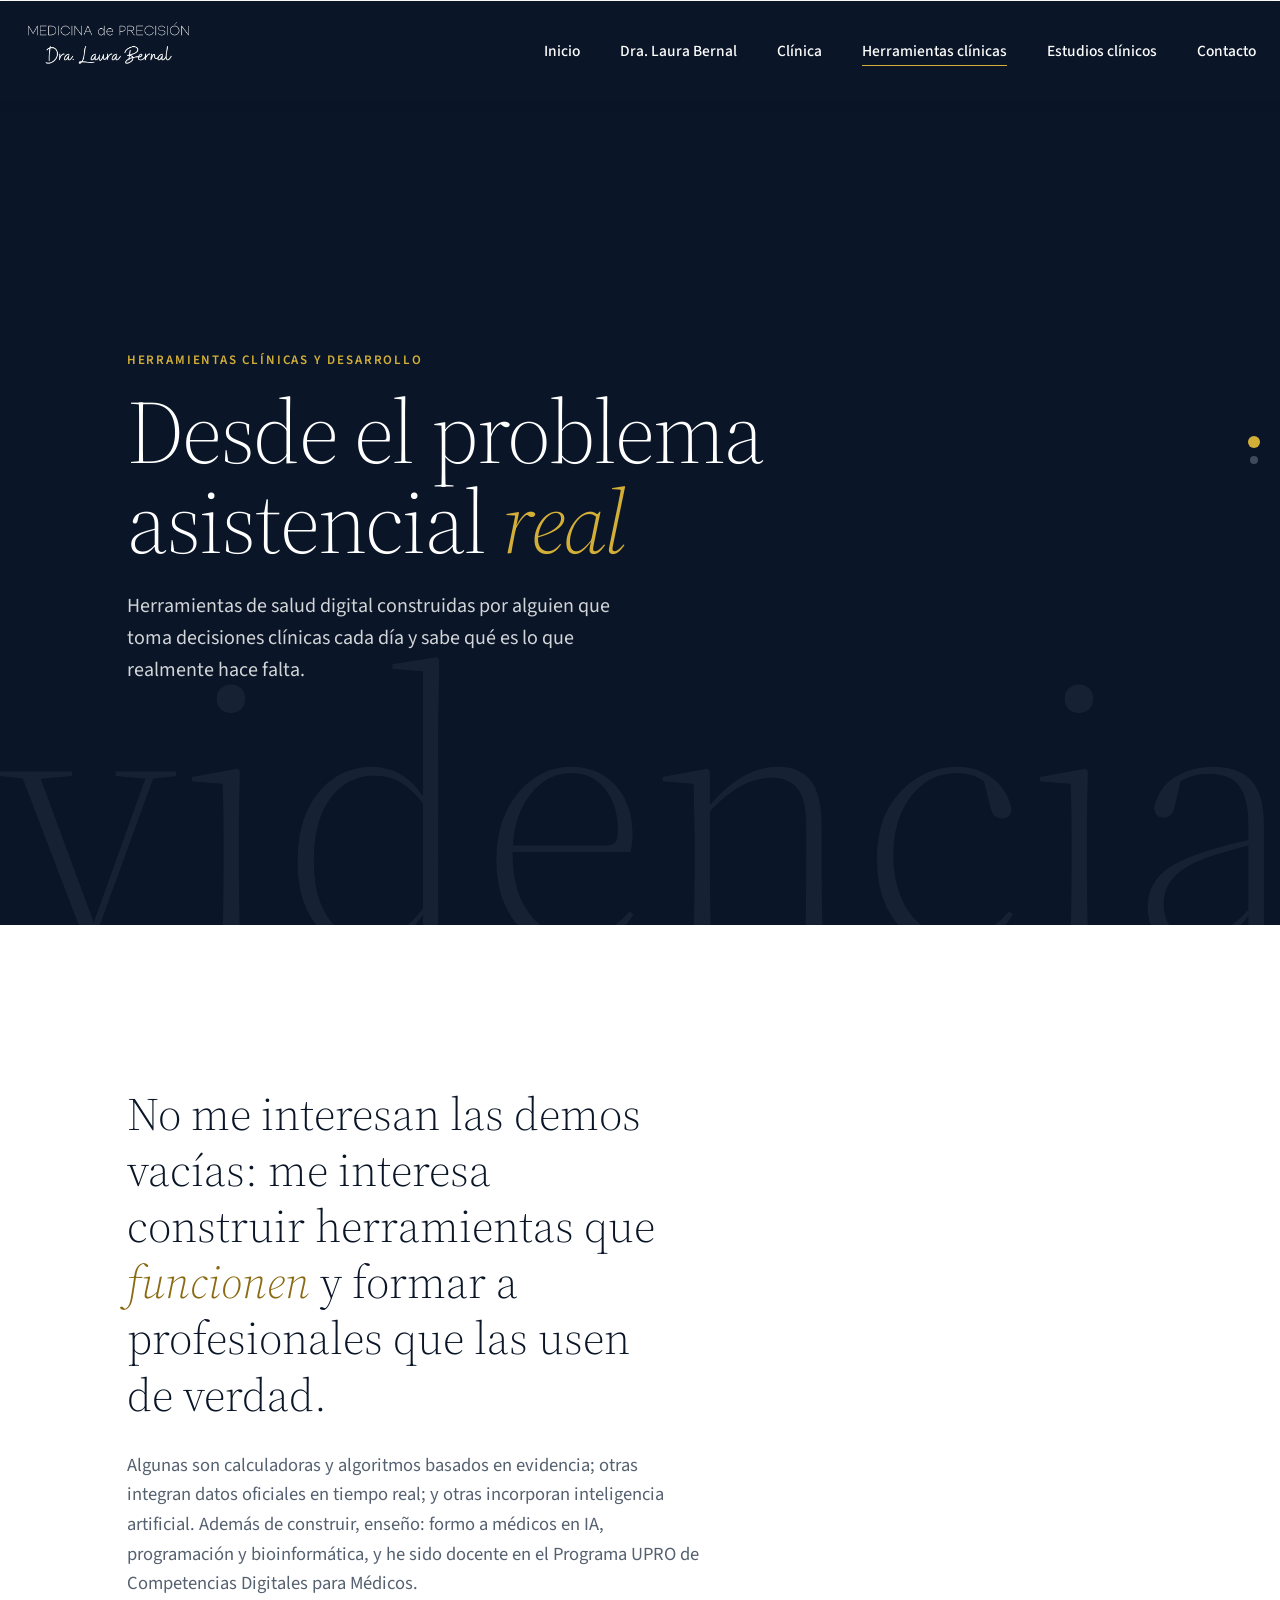
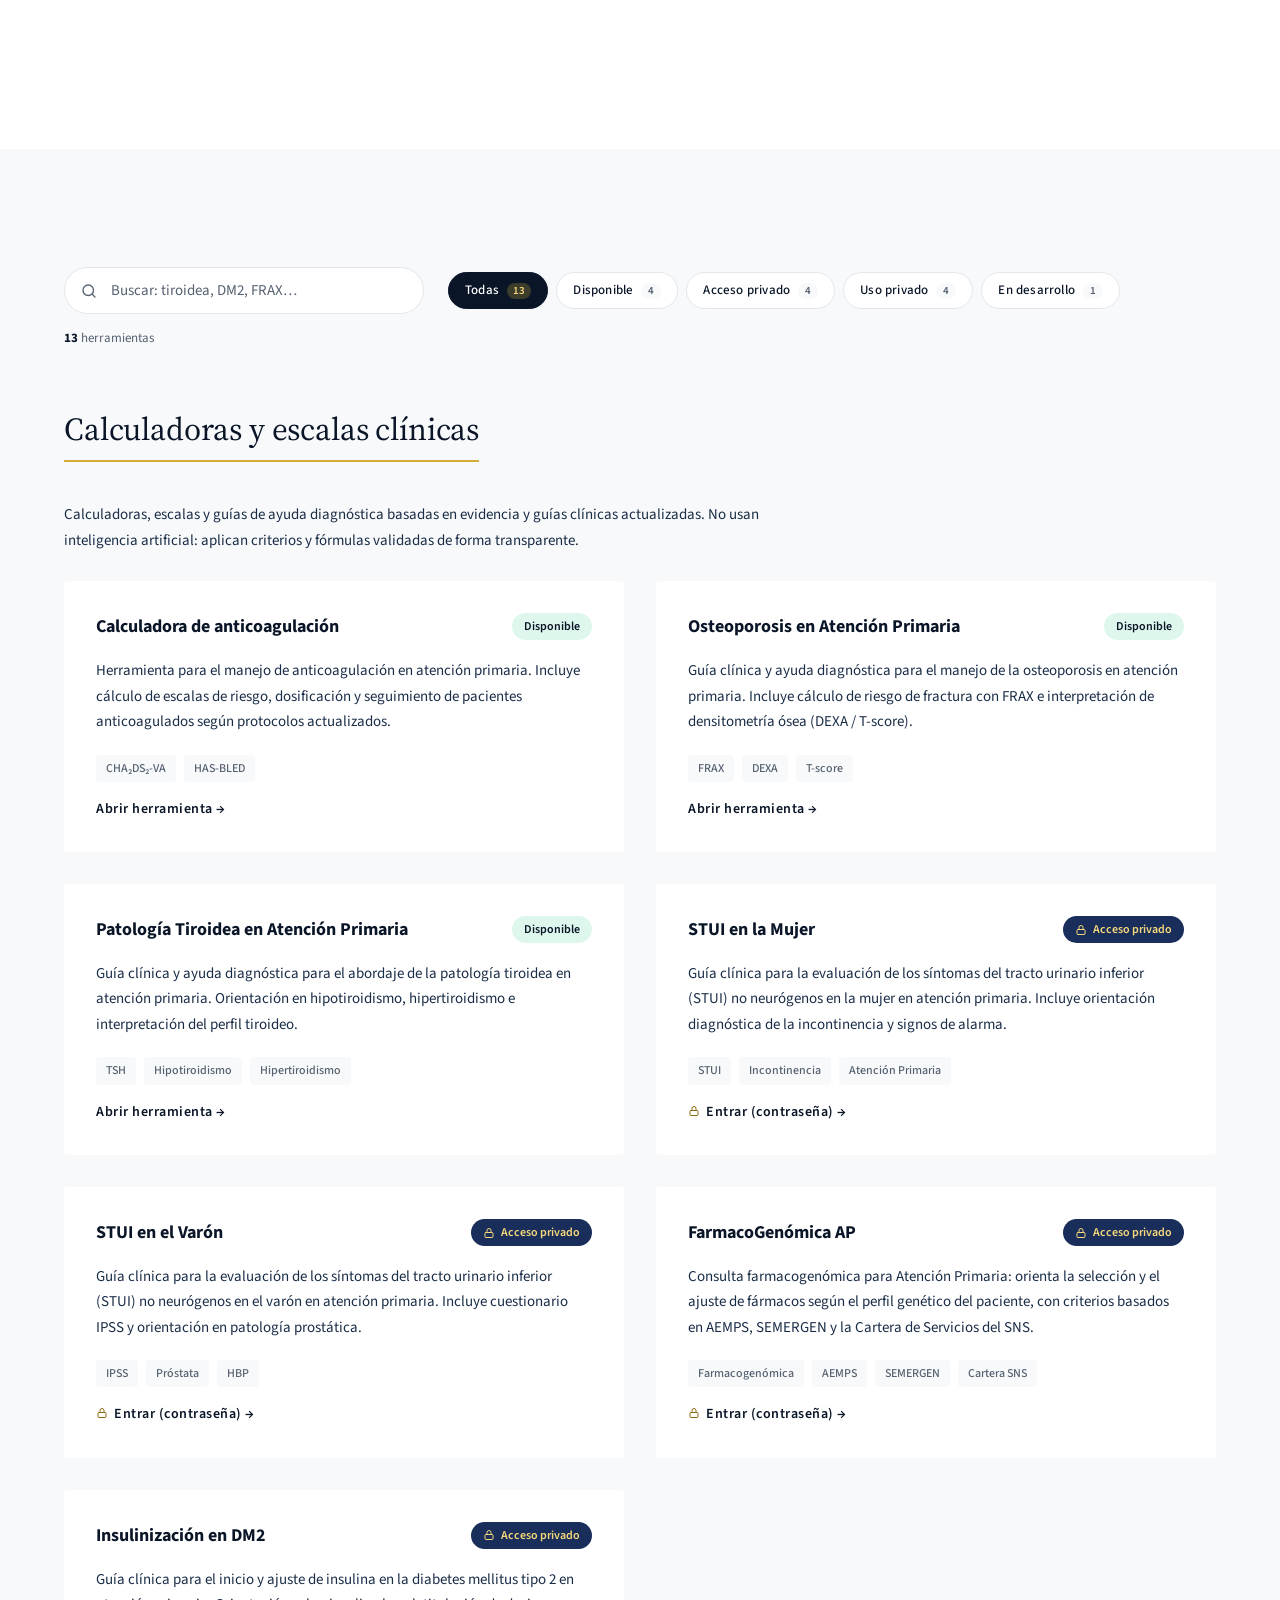
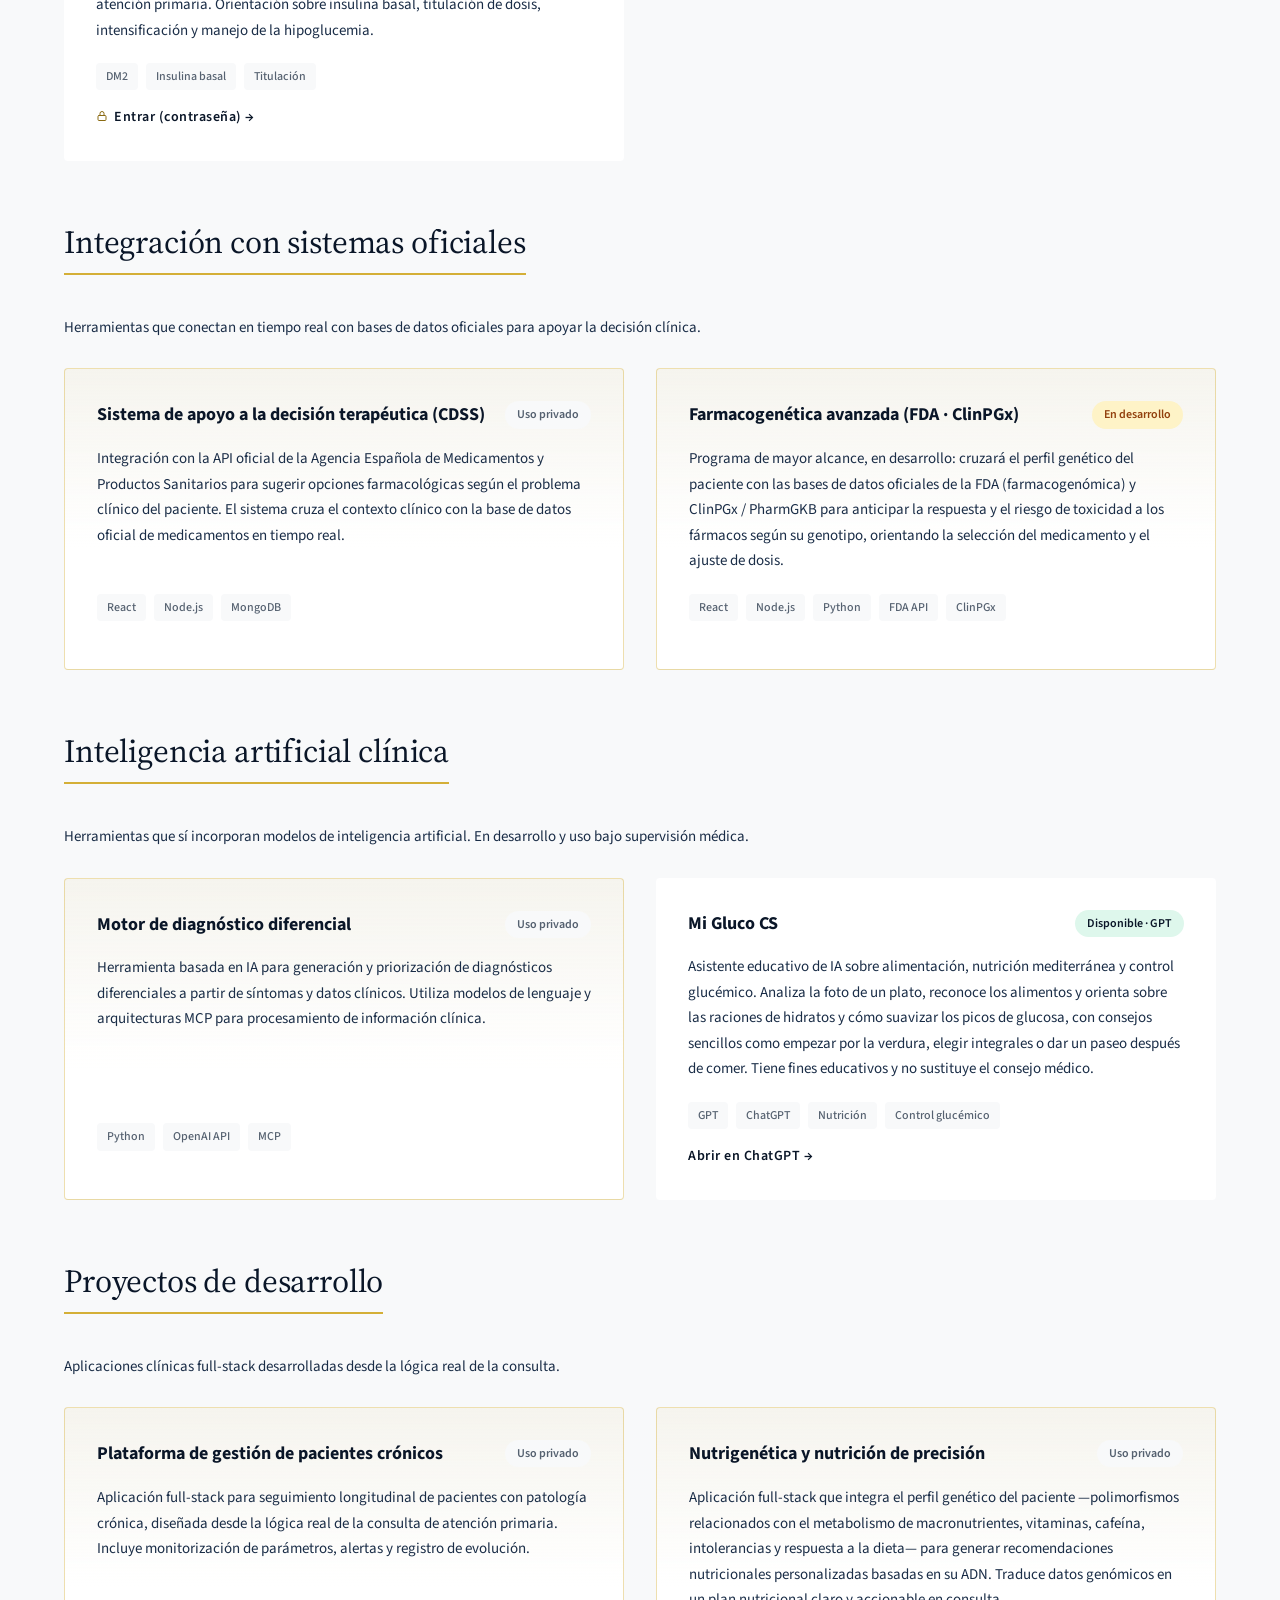
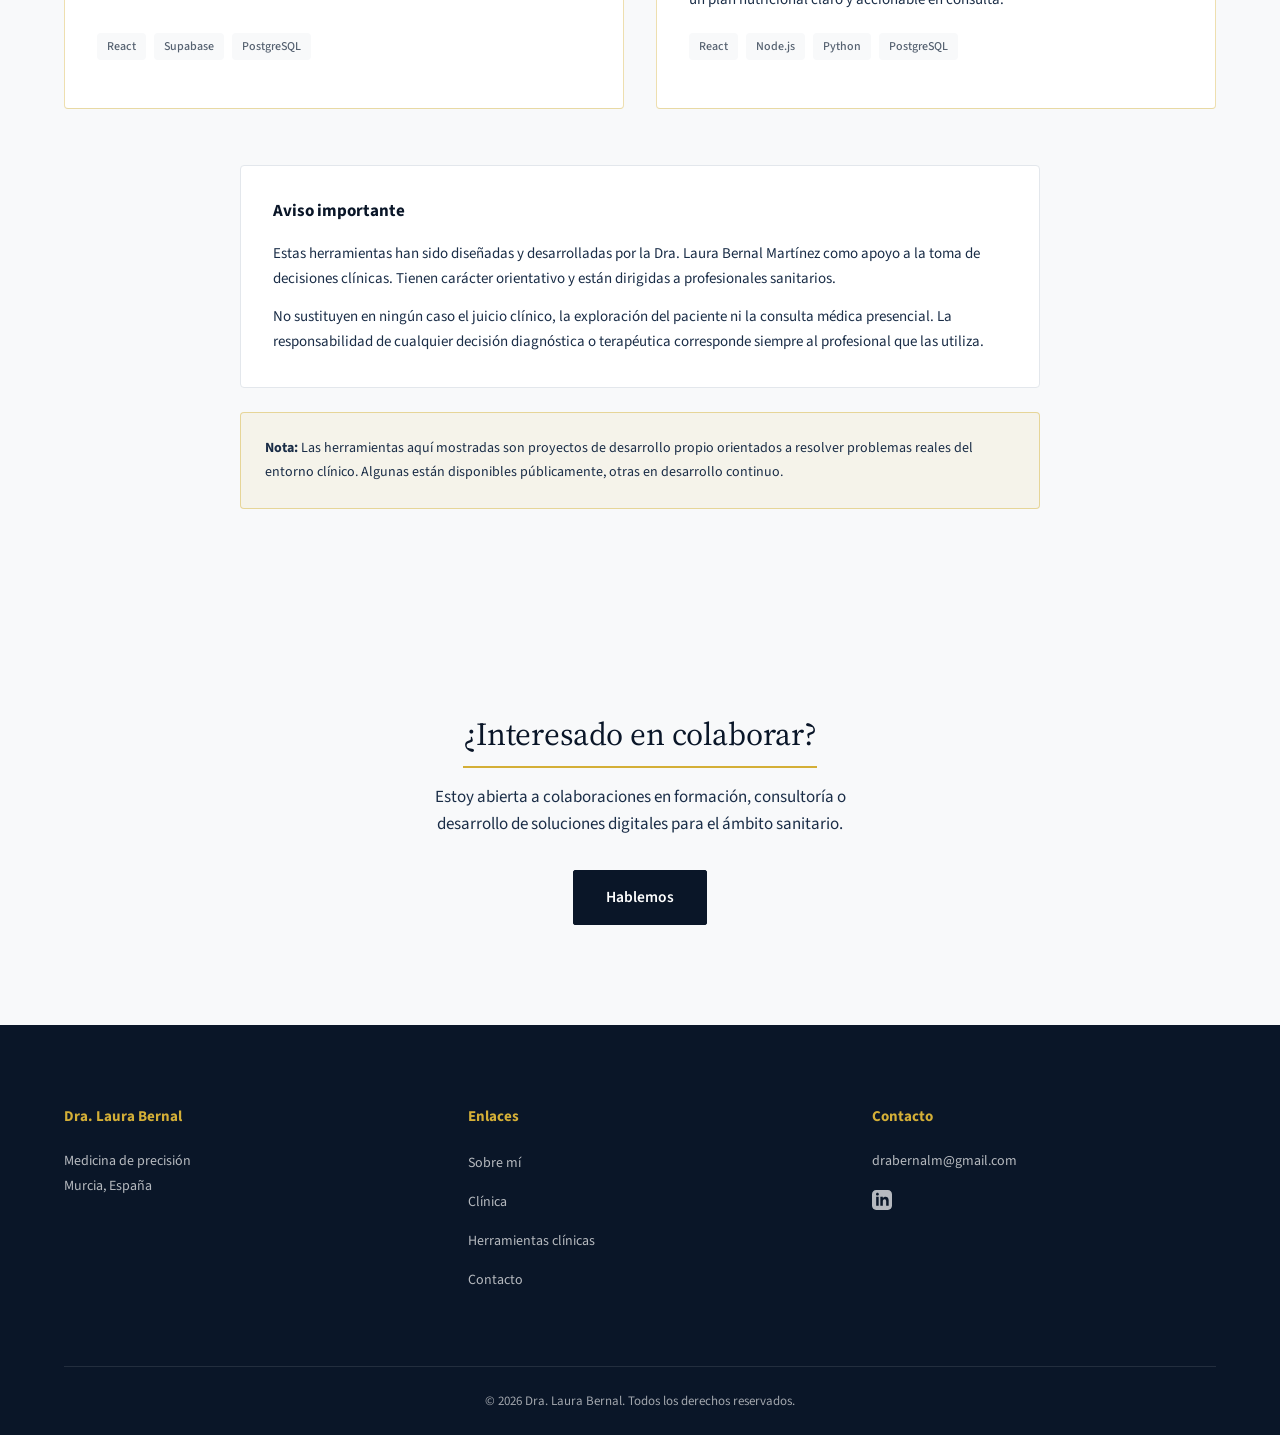
==== commit f05edc1e: "Estilo inmersivo en Inicio, Sobre mí, Clínica y Herramientas Paneles a pantalla completa y hojas que" ====
--- a/tools/index.html
+++ b/tools/index.html
@@ -7,6 +7,7 @@
     <title>Herramientas clínicas - Dra. Laura Bernal</title>
     <link rel="stylesheet" href="../css/style.css">
     <link rel="stylesheet" href="../css/pages.css">
+    <link rel="stylesheet" href="../css/inmersiva.css">
     <script>document.documentElement.classList.add('js');</script>
 </head>
 <body>
@@ -32,26 +33,21 @@
     </header>
 
     <main>
-        <section class="page-hero">
-            <div class="container">
-                <h1>Herramientas clínicas y desarrollo</h1>
-                <p class="page-subtitle">Desarrollo tecnológico desde el problema asistencial real</p>
-            </div>
-        </section>
-
-        <section class="tools-intro">
-            <div class="container">
-                <div class="intro-content">
-                    <p class="lead">Desarrollo herramientas de salud digital desde el problema asistencial real — construidas por alguien que toma decisiones clínicas cada día y sabe qué es lo que realmente hace falta. Algunas son calculadoras y algoritmos basados en evidencia; otras integran datos oficiales en tiempo real; y otras incorporan inteligencia artificial.</p>
-                    
-                    <p>Además de construir, enseño. Formo a médicos en IA, programación y bioinformática — desde niveles introductorios hasta formación avanzada. He sido docente en el Programa UPRO de Competencias Digitales para Médicos, enmarcado en Next Generation EU y la Organización Médica Colegial.</p>
-                    
-                    <div class="highlight-box">
-                        <p><strong>No me interesan las demos vacías</strong> — me interesa construir herramientas que funcionen y formar a profesionales que las usen de verdad.</p>
-                    </div>
-                </div>
-            </div>
-        </section>
+        <section class="im-pn im-dark im-hero-h">
+  <span class="im-ghost" aria-hidden="true">evidencia</span>
+  <div class="im-w">
+    <p class="im-eyebrow im-rv">Herramientas clínicas y desarrollo</p>
+    <h1 class="im-big im-rv im-d1" style="margin-top:16px">Desde el problema<br>asistencial <em>real</em></h1>
+    <p class="im-lead-s im-rv im-d2" style="max-width:52ch">Herramientas de salud digital construidas por alguien que toma decisiones clínicas cada día y sabe qué es lo que realmente hace falta.</p>
+  </div>
+</section>
+
+<section class="im-pn im-light">
+  <div class="im-w">
+    <p class="im-quote im-rv" style="color:var(--ink);max-width:24ch">No me interesan las demos vacías: me interesa construir herramientas que <em style="color:var(--gold-ink)">funcionen</em> y formar a profesionales que las usen de verdad.</p>
+    <p class="im-rv im-d1" style="color:var(--mid);font-size:18.5px;margin-top:28px;max-width:64ch">Algunas son calculadoras y algoritmos basados en evidencia; otras integran datos oficiales en tiempo real; y otras incorporan inteligencia artificial. Además de construir, enseño: formo a médicos en IA, programación y bioinformática, y he sido docente en el Programa UPRO de Competencias Digitales para Médicos.</p>
+  </div>
+</section>
 
         <section class="tools-list">
             <div class="container">
@@ -59,7 +55,7 @@
                     <div class="tools-search">
                         <svg class="tools-search-icon" aria-hidden="true" width="18" height="18" viewBox="0 0 24 24" fill="none" stroke="currentColor" stroke-width="1.75" stroke-linecap="round" stroke-linejoin="round"><circle cx="11" cy="11" r="7"/><path d="m20 20-3.5-3.5"/></svg>
                         <label for="toolSearch" class="visually-hidden">Buscar herramienta</label>
-                        <input type="search" id="toolSearch" placeholder="Buscar: tiroides, DM2, FRAX…" autocomplete="off" spellcheck="false">
+                        <input type="search" id="toolSearch" placeholder="Buscar: tiroidea, DM2, FRAX…" autocomplete="off" spellcheck="false">
                         <button type="button" class="tools-search-clear" aria-label="Borrar búsqueda" hidden>
                             <svg aria-hidden="true" width="14" height="14" viewBox="0 0 24 24" fill="none" stroke="currentColor" stroke-width="2" stroke-linecap="round"><path d="M18 6 6 18M6 6l12 12"/></svg>
                         </button>
@@ -91,7 +87,7 @@
                             </div>
                             <p>Herramienta para el manejo de anticoagulación en atención primaria. Incluye cálculo de escalas de riesgo, dosificación y seguimiento de pacientes anticoagulados según protocolos actualizados.</p>
                             <div class="tool-tech">
-                                <span>CHA₂DS₂-VASc</span>
+                                <span>CHA₂DS₂-VA</span>
                                 <span>HAS-BLED</span>
                             </div>
                             <a href="anticoagulacion.html" class="tool-link" target="_blank">Abrir herramienta →</a>
@@ -346,5 +342,6 @@
     </footer>
 
     <script src="../js/main.js"></script>
+    <script src="../js/inmersiva.js"></script>
 </body>
 </html>
--- a/css/inmersiva.css
+++ b/css/inmersiva.css
@@ -0,0 +1,107 @@
+/* Estilo inmersivo: paneles a pantalla completa y hojas que se apilan (prefijo im-) */
+/* Maquetas inmersivas · base común (azul marino + dorado, Source Serif / Source Sans) */
+:root{--ink:#0a1628;--ink2:#13233d;--ink3:#1a2d47;--gold:#d4af37;--gold-ink:#8a6a12;--mid:#556170;--line:#e3e7ec;--soft:#f6f7f9;--cream:#f4efe3;--ease:cubic-bezier(.16,1,.3,1);}
+*{box-sizing:border-box;margin:0;padding:0}
+html.im-snap{scroll-snap-type:y proximity}
+body{font-family:'Source Sans 3',system-ui,sans-serif;color:var(--ink);background:#fff;line-height:1.6;font-size:17px;-webkit-font-smoothing:antialiased}
+img{display:block;max-width:100%}
+a{color:inherit}
+
+.im-eyebrow{font-size:13px;letter-spacing:.14em;text-transform:uppercase;color:var(--gold);font-weight:600}
+.im-eyebrow.im-dk{color:var(--gold-ink)}
+.im-btn{display:inline-block;border:1px solid var(--gold);color:var(--gold);padding:13px 28px;text-decoration:none;font-weight:600;letter-spacing:.04em;transition:background .3s,color .3s}
+.im-btn:hover{background:var(--gold);color:var(--ink)}
+.im-btn.im-dk{border-color:var(--ink);color:var(--ink)}
+.im-btn.im-dk:hover{background:var(--ink);color:#fff}
+.serif{font-family:'Source Serif 4',Georgia,serif;font-weight:300}
+
+.im-rv{opacity:0;transform:translateY(26px);transition:opacity .9s var(--ease),transform 1.1s var(--ease)}
+.im-rv.im-in{opacity:1;transform:none}
+.im-rv.im-d1{transition-delay:.12s}.im-rv.im-d2{transition-delay:.24s}.im-rv.im-d3{transition-delay:.36s}
+
+/* A · paneles a pantalla completa */
+.im-pn{min-height:100vh;scroll-snap-align:start;position:relative;display:flex;align-items:center;overflow:hidden}
+.im-pn .im-w{width:min(1180px,100%);margin:0 auto;padding:110px 6vw 80px;position:relative;z-index:1}
+.im-pn.im-dark{background:var(--ink);color:#fff}
+.im-pn.im-dark2{background:var(--ink3);color:#fff}
+.im-pn.im-light{background:#fff}
+.im-pn.im-cream{background:var(--cream)}
+.im-big{font-family:'Source Serif 4',serif;font-weight:300;font-size:clamp(44px,7vw,96px);line-height:1;letter-spacing:-.02em}
+.im-mid-t{font-family:'Source Serif 4',serif;font-weight:300;font-size:clamp(36px,5vw,66px);line-height:1.05}
+.im-quote{font-family:'Source Serif 4',serif;font-weight:300;font-size:clamp(28px,3.6vw,50px);line-height:1.22;max-width:22ch}
+.im-quote em{font-style:italic;color:var(--gold)}
+.im-ghost{position:absolute;right:-2vw;bottom:-6vw;font-family:'Source Serif 4',serif;font-weight:300;font-size:30vw;line-height:1;color:rgba(255,255,255,.05);pointer-events:none;white-space:nowrap}
+.im-ph-bleed{position:absolute;inset:0 0 0 45%}
+.im-ph-bleed img{width:100%;height:100%;object-fit:cover}
+.im-ph-bleed::after{content:"";position:absolute;inset:0;background:linear-gradient(90deg,var(--ink) 0%,var(--ink) 8%,rgba(10,22,40,.5) 40%,rgba(10,22,40,0) 80%)}
+.im-dots{position:fixed;right:22px;top:50%;transform:translateY(-50%);z-index:80;display:flex;flex-direction:column;gap:10px}
+.im-dots a{width:8px;height:8px;border-radius:50%;background:rgba(127,140,160,.45);transition:transform .3s,background .3s;cursor:pointer}
+.im-dots a.on{background:var(--gold);transform:scale(1.5)}
+
+/* B · hojas que se apilan */
+.im-sheet{position:sticky;top:0;min-height:100vh;display:flex;align-items:center;transform-origin:50% 0;box-shadow:0 -24px 60px rgba(10,22,40,.18);overflow:hidden}
+.im-sheet .im-w{width:min(1120px,100%);margin:0 auto;padding:110px 6vw 80px;display:grid;grid-template-columns:200px 1fr;gap:5vw;align-items:start;position:relative;z-index:1}
+.im-sheet .im-num{font-family:'Source Serif 4',serif;font-weight:300;font-size:120px;line-height:.9;color:var(--gold)}
+.im-sheet .im-when{margin-top:12px;font-size:13px;letter-spacing:.1em;text-transform:uppercase;opacity:.7}
+.im-sheet h2{font-family:'Source Serif 4',serif;font-weight:300;font-size:clamp(36px,5vw,66px);line-height:1.05;margin-bottom:12px}
+.im-sheet .im-sub{color:var(--gold);font-weight:600;margin-bottom:20px}
+.im-sheet p{font-size:19px;max-width:54ch;opacity:.85}
+.im-sheet ul.im-l{list-style:none;margin-top:24px;columns:2;column-gap:40px;max-width:760px}
+.im-sheet ul.im-l li{break-inside:avoid;padding:10px 0;border-top:1px solid currentColor;border-color:rgba(127,140,160,.3);font-size:16px}
+.im-sheet .im-tags{display:flex;flex-wrap:wrap;gap:8px;margin:22px 0 28px}
+.im-sheet .im-tags span{font-size:13px;border:1px solid rgba(127,140,160,.45);padding:4px 10px}
+.im-sheet .im-state{display:inline-block;font-size:12.5px;letter-spacing:.08em;text-transform:uppercase;font-weight:700;margin-bottom:14px;color:var(--gold)}
+.im-sheet .im-shade{position:absolute;inset:0;background:#000;opacity:var(--dim,0);pointer-events:none;z-index:2}
+.im-sheet.im-s-dark{background:var(--ink);color:#fff}
+.im-sheet.im-s-dark2{background:var(--ink3);color:#fff}
+.im-sheet.im-s-light{background:#fff;color:var(--ink)}
+.im-sheet.im-s-cream{background:var(--cream);color:var(--ink)}
+.im-sheet.im-s-light .im-sub,.im-sheet.im-s-cream .im-sub,.im-sheet.im-s-light .im-state,.im-sheet.im-s-cream .im-state{color:var(--gold-ink)}
+.im-sheet .im-side-ph{height:64vh;width:100%;object-fit:cover}
+.im-sheet .im-w.im-ph{grid-template-columns:1fr 1fr;align-items:center}
+
+.im-end{min-height:80vh;display:flex;align-items:center;justify-content:center;text-align:center;background:var(--ink);color:#fff;position:relative;scroll-snap-align:start}
+.im-end h2{font-family:'Source Serif 4',serif;font-weight:300;font-size:clamp(54px,9vw,120px)}
+.im-end p{color:rgba(255,255,255,.7);max-width:44ch;margin:18px auto 32px}
+
+@media (max-width:820px){
+    .im-ph-bleed{inset:0}.im-ph-bleed::after{background:linear-gradient(0deg,var(--ink) 30%,rgba(10,22,40,.45) 70%,rgba(10,22,40,.2))}
+  .im-pn .im-w{align-self:flex-end}
+  .im-sheet .im-w,.im-sheet .im-w.im-ph{grid-template-columns:1fr;gap:16px}.im-sheet .im-num{font-size:70px}
+  .im-sheet ul.im-l{columns:1}.im-sheet .im-side-ph{height:34vh}
+  .im-dots{display:none}
+}
+@media (prefers-reduced-motion:reduce){.im-rv{opacity:1;transform:none;transition:none}html.im-snap{scroll-snap-type:none}}
+
+/* encaje con la web: la cabecera fija ocupa ~76px */
+.im-pn{min-height:calc(100vh - 76px)}
+.im-sheet{top:0}
+.im-pn .im-w,.im-sheet .im-w{padding-top:90px}
+.im-ph-bleed img{object-position:50% 25%}
+.im-hero-s h1 i,.im-hero-c h1 i{font-style:italic;color:var(--gold)}
+.im-hero-s p.im-lead-s,.im-hero-c p.im-lead-s,.im-hero-h p.im-lead-s{max-width:34ch;font-size:20px;color:rgba(255,255,255,.82);margin-top:24px}
+.im-hero-h h1 em{font-style:italic;color:var(--gold)}
+.im-twocol{display:grid;grid-template-columns:1.1fr .9fr;gap:6vw;align-items:center}
+.im-twocol p{color:var(--mid);font-size:18.5px;margin-top:18px;max-width:52ch}
+.im-twocol .im-ph{height:72vh}.im-twocol .im-ph img{width:100%;height:100%;object-fit:cover;object-position:50% 20%}
+.im-three{display:grid;grid-template-columns:repeat(3,1fr);margin-top:48px;border-top:1px solid rgba(255,255,255,.18)}
+.im-three div{padding:26px 28px 0 0}
+.im-three b{display:block;font-family:'Source Serif 4',serif;font-weight:400;font-size:22px;margin-bottom:8px}
+.im-three span{color:rgba(255,255,255,.7);font-size:16px}
+.im-form ul{list-style:none;display:grid;grid-template-columns:repeat(2,1fr);gap:0 56px;margin-top:40px}
+.im-form li{display:flex;justify-content:space-between;gap:20px;border-top:1px solid var(--line);padding:18px 0}
+.im-form li b{font-weight:600}.im-form li small{display:block;color:var(--mid);font-size:14.5px}
+.im-form li span{font-family:'Source Serif 4',serif;color:var(--gold-ink);font-size:20px}
+.im-sheet p + p{margin-top:14px}
+.im-sheet .im-nx{font-size:15px;opacity:.7;margin-top:18px}
+@media (max-width:820px){
+  .im-twocol,.im-three,.im-form ul{grid-template-columns:1fr}.im-twocol .im-ph{height:44vh}
+  /* en móvil las hojas no se quedan fijas: el texto largo no debe quedar tapado */
+  .im-sheet{position:relative;min-height:0;box-shadow:none}
+  .im-pn{min-height:auto}.im-pn .im-w,.im-sheet .im-w{padding:72px 22px 64px}
+  .im-hero-s,.im-hero-c{min-height:88vh}
+}
+
+/* sin filo claro en el borde izquierdo de la foto */
+.im-ph-bleed{background:var(--ink)}
+.im-ph-bleed::after{left:-3px}
